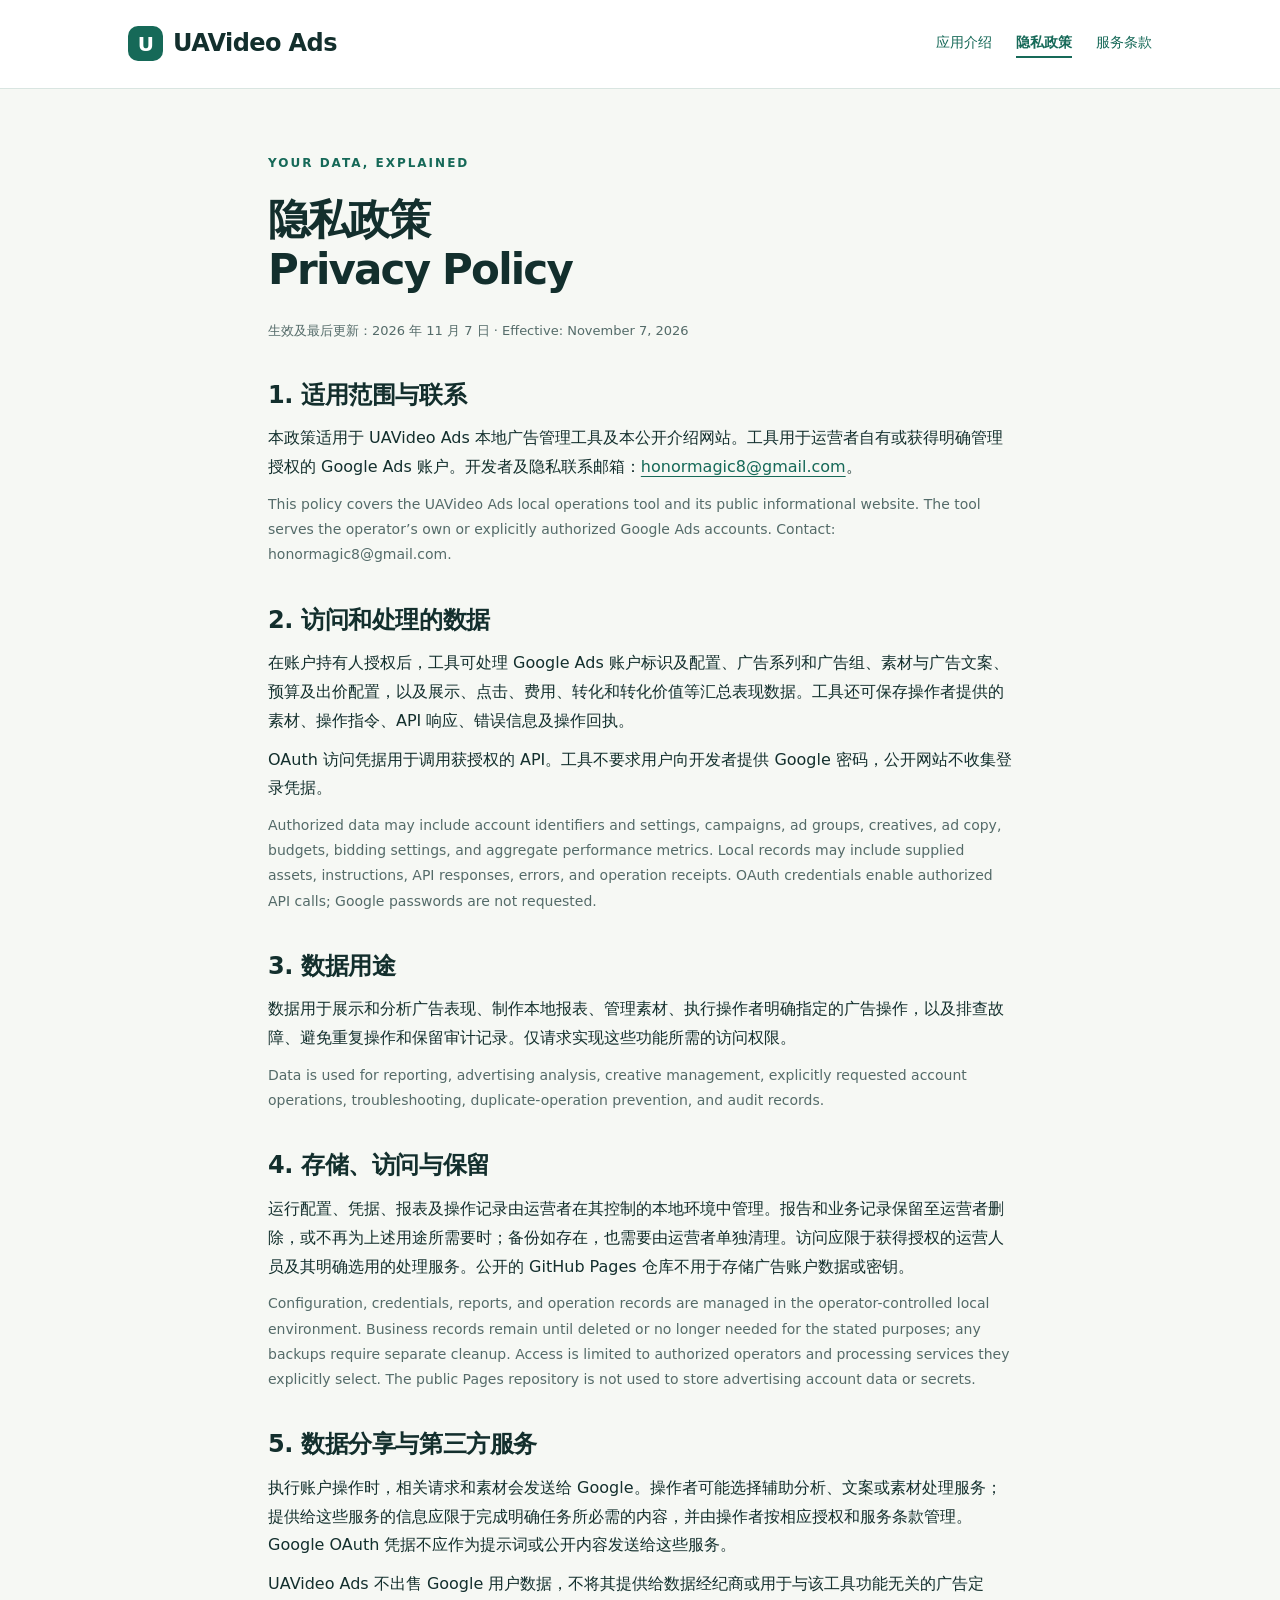
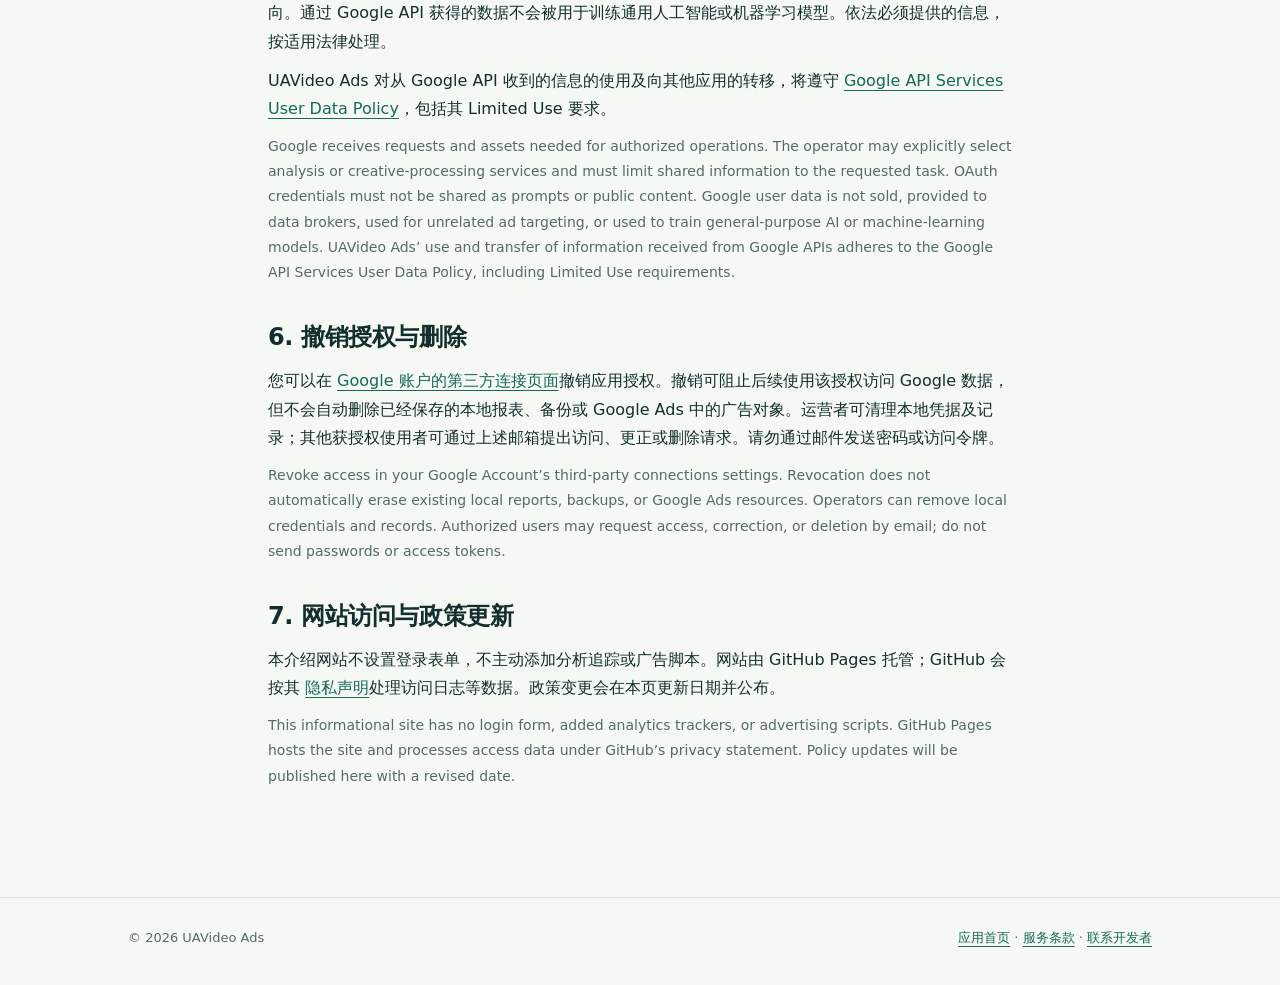
==== privacy.html @ cae2647d "Publish UAVideo Ads information and policies" ====
<!doctype html>
<html lang="zh-CN"><head><meta charset="utf-8"><meta name="viewport" content="width=device-width,initial-scale=1"><meta name="description" content="UAVideo Ads 隐私政策：Google Ads 数据访问、用途、本地存储、分享、删除和授权撤销。"><title>隐私政策 / Privacy Policy — UAVideo Ads</title><link rel="stylesheet" href="style.css"></head>
<body><header><div class="wrap"><a class="brand" href="./"><span aria-hidden="true">U</span>UAVideo Ads</a><nav aria-label="主导航"><a href="./">应用介绍</a><a href="privacy.html" aria-current="page">隐私政策</a><a href="terms.html">服务条款</a></nav></div></header>
<main><article class="wrap document"><div class="eyebrow">Your data, explained</div><h1>隐私政策<br><span lang="en">Privacy Policy</span></h1><p class="meta">生效及最后更新：2026 年 11 月 7 日 · Effective: November 7, 2026</p>
<section><h2>1. 适用范围与联系</h2><p>本政策适用于 UAVideo Ads 本地广告管理工具及本公开介绍网站。工具用于运营者自有或获得明确管理授权的 Google Ads 账户。开发者及隐私联系邮箱：<a href="mailto:honormagic8@gmail.com">honormagic8@gmail.com</a>。</p><p class="en" lang="en">This policy covers the UAVideo Ads local operations tool and its public informational website. The tool serves the operator’s own or explicitly authorized Google Ads accounts. Contact: honormagic8@gmail.com.</p></section>
<section><h2>2. 访问和处理的数据</h2><p>在账户持有人授权后，工具可处理 Google Ads 账户标识及配置、广告系列和广告组、素材与广告文案、预算及出价配置，以及展示、点击、费用、转化和转化价值等汇总表现数据。工具还可保存操作者提供的素材、操作指令、API 响应、错误信息及操作回执。</p><p>OAuth 访问凭据用于调用获授权的 API。工具不要求用户向开发者提供 Google 密码，公开网站不收集登录凭据。</p><p class="en" lang="en">Authorized data may include account identifiers and settings, campaigns, ad groups, creatives, ad copy, budgets, bidding settings, and aggregate performance metrics. Local records may include supplied assets, instructions, API responses, errors, and operation receipts. OAuth credentials enable authorized API calls; Google passwords are not requested.</p></section>
<section><h2>3. 数据用途</h2><p>数据用于展示和分析广告表现、制作本地报表、管理素材、执行操作者明确指定的广告操作，以及排查故障、避免重复操作和保留审计记录。仅请求实现这些功能所需的访问权限。</p><p class="en" lang="en">Data is used for reporting, advertising analysis, creative management, explicitly requested account operations, troubleshooting, duplicate-operation prevention, and audit records.</p></section>
<section><h2>4. 存储、访问与保留</h2><p>运行配置、凭据、报表及操作记录由运营者在其控制的本地环境中管理。报告和业务记录保留至运营者删除，或不再为上述用途所需要时；备份如存在，也需要由运营者单独清理。访问应限于获得授权的运营人员及其明确选用的处理服务。公开的 GitHub Pages 仓库不用于存储广告账户数据或密钥。</p><p class="en" lang="en">Configuration, credentials, reports, and operation records are managed in the operator-controlled local environment. Business records remain until deleted or no longer needed for the stated purposes; any backups require separate cleanup. Access is limited to authorized operators and processing services they explicitly select. The public Pages repository is not used to store advertising account data or secrets.</p></section>
<section><h2>5. 数据分享与第三方服务</h2><p>执行账户操作时，相关请求和素材会发送给 Google。操作者可能选择辅助分析、文案或素材处理服务；提供给这些服务的信息应限于完成明确任务所必需的内容，并由操作者按相应授权和服务条款管理。Google OAuth 凭据不应作为提示词或公开内容发送给这些服务。</p><p>UAVideo Ads 不出售 Google 用户数据，不将其提供给数据经纪商或用于与该工具功能无关的广告定向。通过 Google API 获得的数据不会被用于训练通用人工智能或机器学习模型。依法必须提供的信息，按适用法律处理。</p><p>UAVideo Ads 对从 Google API 收到的信息的使用及向其他应用的转移，将遵守 <a href="https://developers.google.com/terms/api-services-user-data-policy">Google API Services User Data Policy</a>，包括其 Limited Use 要求。</p><p class="en" lang="en">Google receives requests and assets needed for authorized operations. The operator may explicitly select analysis or creative-processing services and must limit shared information to the requested task. OAuth credentials must not be shared as prompts or public content. Google user data is not sold, provided to data brokers, used for unrelated ad targeting, or used to train general-purpose AI or machine-learning models. UAVideo Ads’ use and transfer of information received from Google APIs adheres to the Google API Services User Data Policy, including Limited Use requirements.</p></section>
<section><h2>6. 撤销授权与删除</h2><p>您可以在 <a href="https://myaccount.google.com/connections">Google 账户的第三方连接页面</a>撤销应用授权。撤销可阻止后续使用该授权访问 Google 数据，但不会自动删除已经保存的本地报表、备份或 Google Ads 中的广告对象。运营者可清理本地凭据及记录；其他获授权使用者可通过上述邮箱提出访问、更正或删除请求。请勿通过邮件发送密码或访问令牌。</p><p class="en" lang="en">Revoke access in your Google Account’s third-party connections settings. Revocation does not automatically erase existing local reports, backups, or Google Ads resources. Operators can remove local credentials and records. Authorized users may request access, correction, or deletion by email; do not send passwords or access tokens.</p></section>
<section><h2>7. 网站访问与政策更新</h2><p>本介绍网站不设置登录表单，不主动添加分析追踪或广告脚本。网站由 GitHub Pages 托管；GitHub 会按其 <a href="https://docs.github.com/en/site-policy/privacy-policies/github-general-privacy-statement">隐私声明</a>处理访问日志等数据。政策变更会在本页更新日期并公布。</p><p class="en" lang="en">This informational site has no login form, added analytics trackers, or advertising scripts. GitHub Pages hosts the site and processes access data under GitHub’s privacy statement. Policy updates will be published here with a revised date.</p></section>
</article></main><footer><div class="wrap"><span>© 2026 UAVideo Ads</span><span><a href="./">应用首页</a> · <a href="terms.html">服务条款</a> · <a href="mailto:honormagic8@gmail.com">联系开发者</a></span></div></footer></body></html>
---- style.css ----
:root{color-scheme:light;--ink:#132f2d;--muted:#546b69;--green:#166958;--line:#d9e5e1;--paper:#f6f8f4}*{box-sizing:border-box}body{margin:0;background:var(--paper);color:var(--ink);font:16px/1.8 system-ui,-apple-system,BlinkMacSystemFont,"Segoe UI","Microsoft YaHei",sans-serif}a{color:var(--green);text-underline-offset:4px}a:hover{text-decoration-thickness:2px}a:focus-visible{outline:3px solid #e8a33c;outline-offset:5px}.wrap{max-width:1080px;margin:auto;padding:0 28px}header{border-bottom:1px solid var(--line);background:#fff}header .wrap{display:flex;align-items:center;justify-content:space-between;gap:24px;min-height:88px}.brand{font-weight:760;letter-spacing:-.6px;text-decoration:none;font-size:24px;color:var(--ink)}.brand span{display:inline-grid;place-items:center;background:var(--green);color:white;width:35px;height:35px;border-radius:10px;font-size:20px;margin-right:10px}nav{display:flex;gap:24px;flex-wrap:wrap}nav a{font-size:14px;text-decoration:none}nav a[aria-current=page]{font-weight:750;border-bottom:2px solid var(--green)}main{padding:64px 0 76px}.eyebrow{letter-spacing:2px;font-size:12px;font-weight:750;color:var(--green);text-transform:uppercase}.hero{padding:20px 0 40px;max-width:800px}h1{font-size:clamp(34px,5vw,56px);letter-spacing:-1.8px;line-height:1.2;margin:20px 0 24px}h2{font-size:24px;line-height:1.4;margin:36px 0 12px;letter-spacing:-.4px}h3{font-size:18px;margin:0 0 10px}.lead{font-size:19px;color:var(--muted);max-width:740px}.en{color:var(--muted);font-size:14px}.actions{display:flex;gap:12px;flex-wrap:wrap;margin-top:28px}.button{display:inline-block;padding:11px 19px;border-radius:8px;border:1px solid var(--green);text-decoration:none;font-weight:650}.button.primary{background:var(--green);color:white}.grid{display:grid;grid-template-columns:repeat(3,1fr);gap:18px;margin:20px 0 40px}.card{background:white;border:1px solid var(--line);border-radius:14px;padding:26px}.card .number{color:var(--green);font-size:12px;font-weight:750;display:block;margin-bottom:26px}.card p{margin:0;color:var(--muted)}.note{padding:24px 28px;border-left:3px solid var(--green);background:#e9f1eb;border-radius:0 10px 10px 0}.document{max-width:800px}.document h1{font-size:42px}.document section{margin:32px 0}.document p{margin:10px 0}.document ul{padding-left:24px}footer{border-top:1px solid var(--line);padding:28px 0 36px;font-size:13px;color:var(--muted)}footer .wrap{display:flex;justify-content:space-between;gap:16px;flex-wrap:wrap}.meta{font-size:13px;color:var(--muted)}@media(max-width:680px){.wrap{padding:0 20px}header .wrap{align-items:flex-start;flex-direction:column;gap:12px;padding-top:18px;padding-bottom:18px}nav{gap:18px}main{padding:30px 0 48px}.hero{padding-top:8px}.grid{grid-template-columns:1fr}.card .number{margin-bottom:12px}.document h1{font-size:34px}.lead{font-size:17px}}
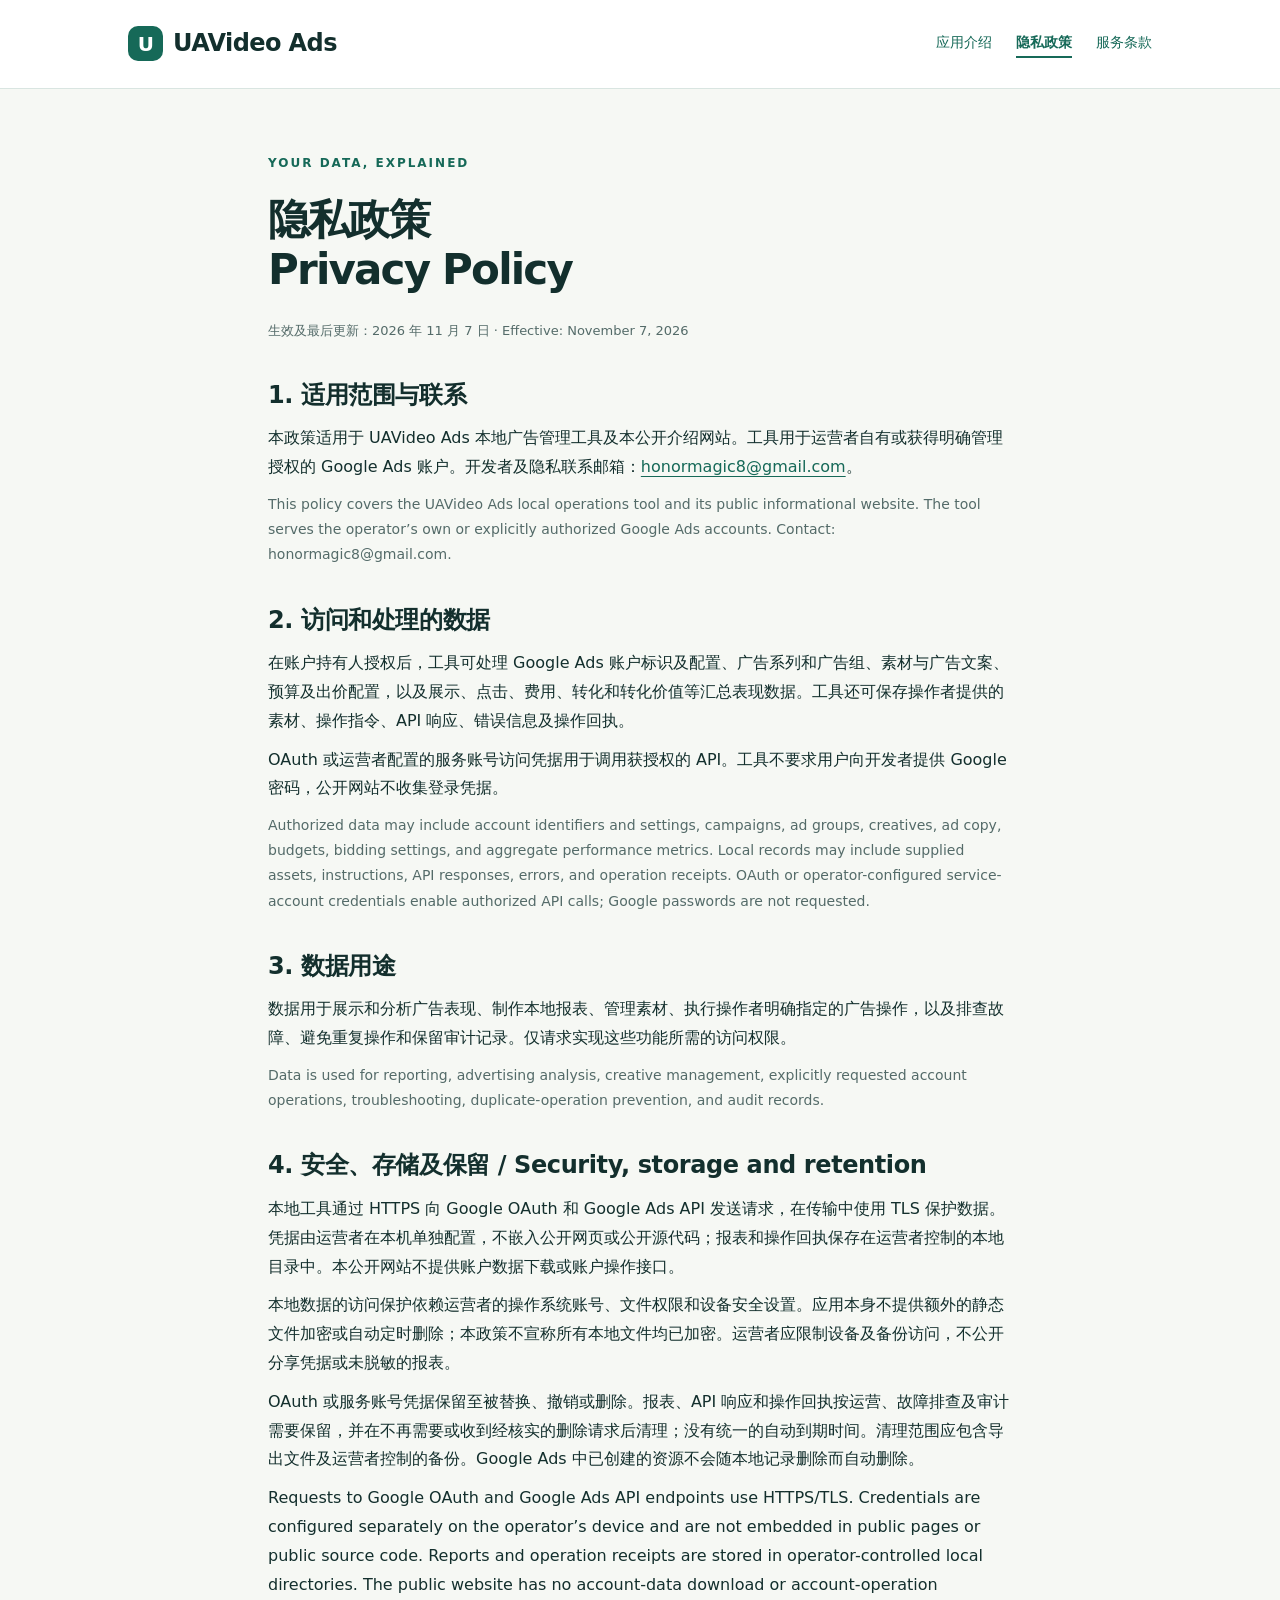
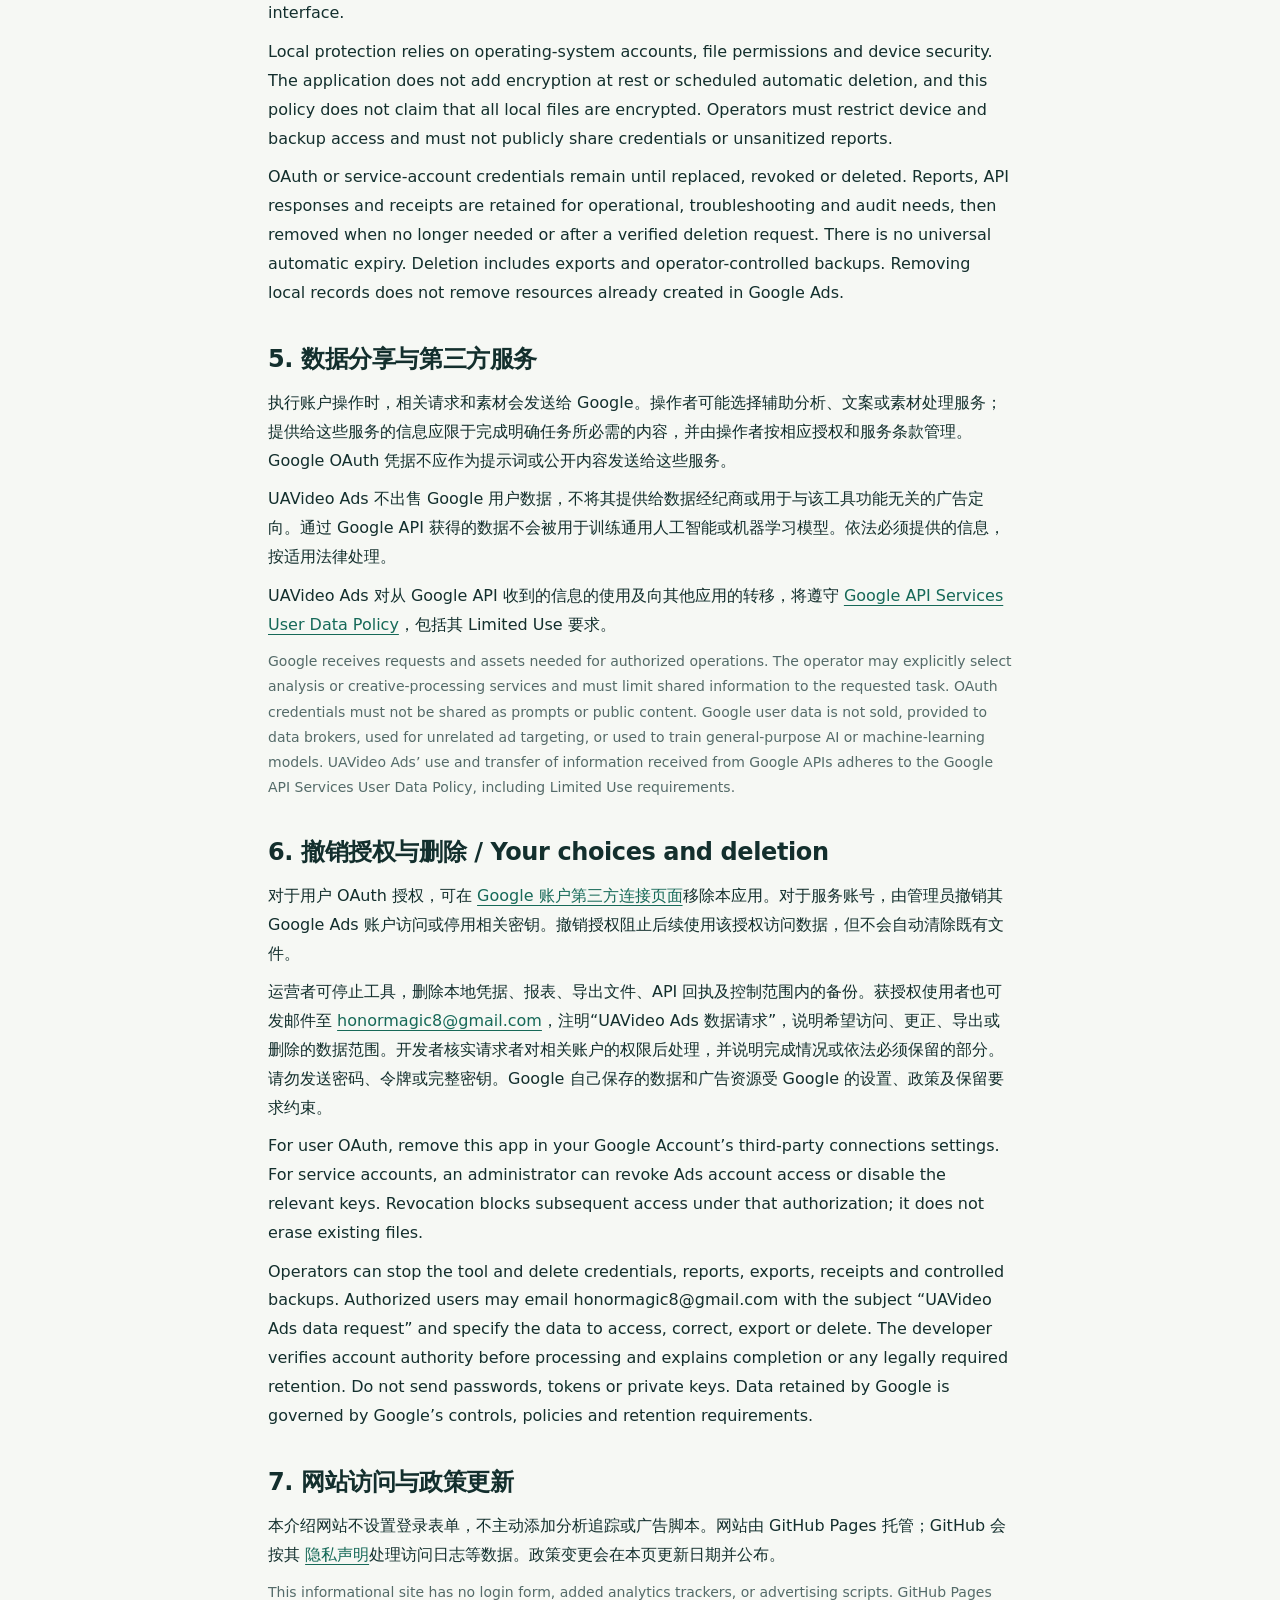
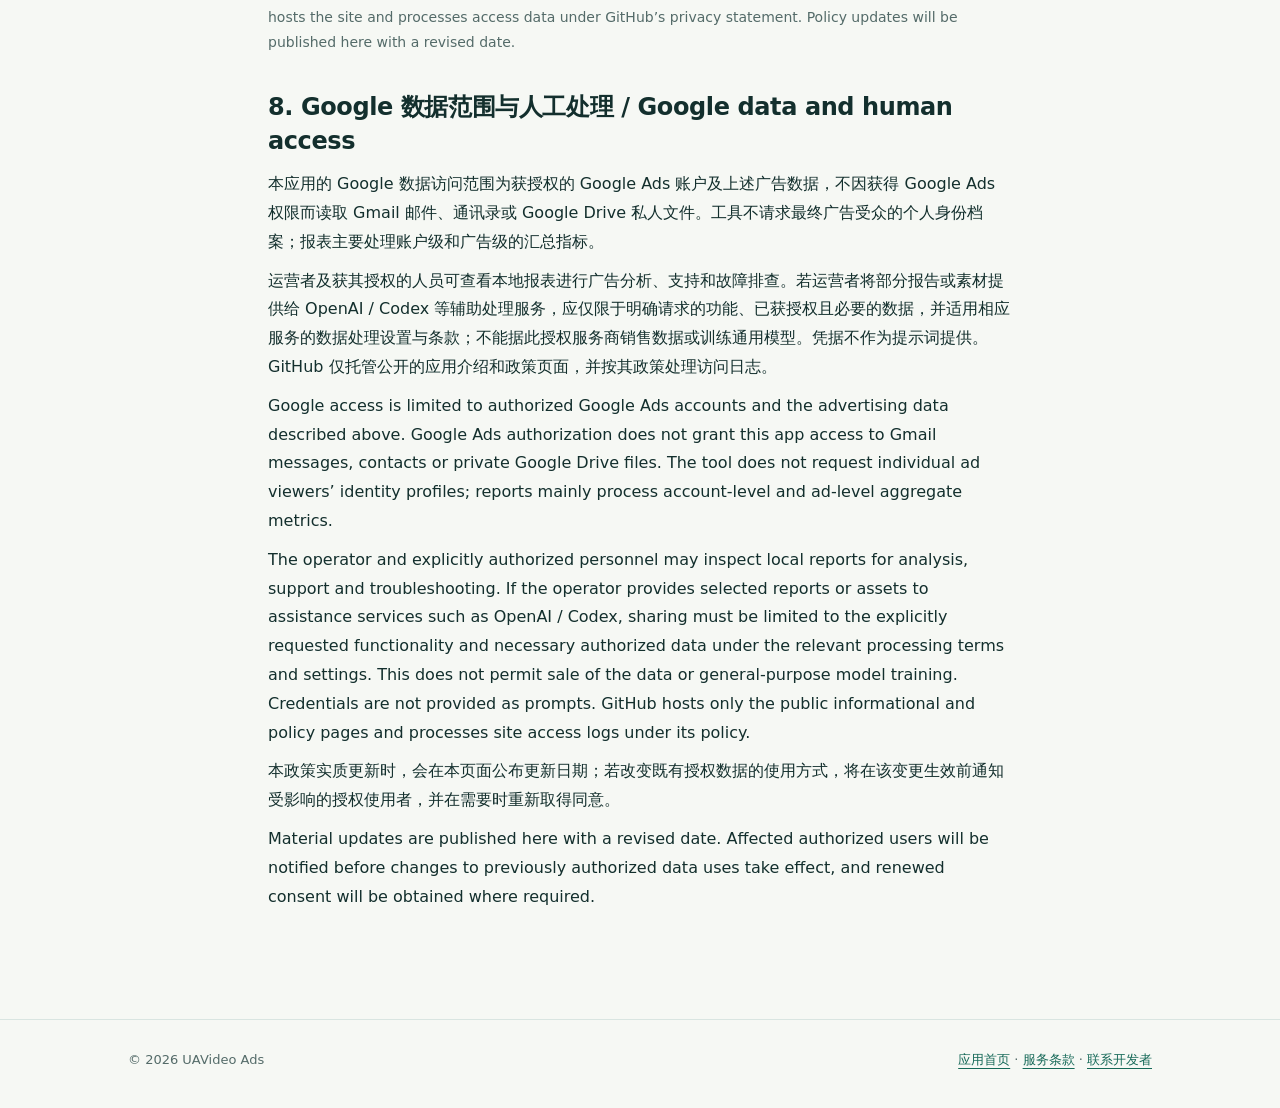
==== commit 29e7b238: "Clarify app purpose and privacy controls; add Google verification file" ====
--- a/privacy.html
+++ b/privacy.html
@@ -3,10 +3,11 @@
 <body><header><div class="wrap"><a class="brand" href="./"><span aria-hidden="true">U</span>UAVideo Ads</a><nav aria-label="主导航"><a href="./">应用介绍</a><a href="privacy.html" aria-current="page">隐私政策</a><a href="terms.html">服务条款</a></nav></div></header>
 <main><article class="wrap document"><div class="eyebrow">Your data, explained</div><h1>隐私政策<br><span lang="en">Privacy Policy</span></h1><p class="meta">生效及最后更新：2026 年 11 月 7 日 · Effective: November 7, 2026</p>
 <section><h2>1. 适用范围与联系</h2><p>本政策适用于 UAVideo Ads 本地广告管理工具及本公开介绍网站。工具用于运营者自有或获得明确管理授权的 Google Ads 账户。开发者及隐私联系邮箱：<a href="mailto:honormagic8@gmail.com">honormagic8@gmail.com</a>。</p><p class="en" lang="en">This policy covers the UAVideo Ads local operations tool and its public informational website. The tool serves the operator’s own or explicitly authorized Google Ads accounts. Contact: honormagic8@gmail.com.</p></section>
-<section><h2>2. 访问和处理的数据</h2><p>在账户持有人授权后，工具可处理 Google Ads 账户标识及配置、广告系列和广告组、素材与广告文案、预算及出价配置，以及展示、点击、费用、转化和转化价值等汇总表现数据。工具还可保存操作者提供的素材、操作指令、API 响应、错误信息及操作回执。</p><p>OAuth 访问凭据用于调用获授权的 API。工具不要求用户向开发者提供 Google 密码，公开网站不收集登录凭据。</p><p class="en" lang="en">Authorized data may include account identifiers and settings, campaigns, ad groups, creatives, ad copy, budgets, bidding settings, and aggregate performance metrics. Local records may include supplied assets, instructions, API responses, errors, and operation receipts. OAuth credentials enable authorized API calls; Google passwords are not requested.</p></section>
+<section><h2>2. 访问和处理的数据</h2><p>在账户持有人授权后，工具可处理 Google Ads 账户标识及配置、广告系列和广告组、素材与广告文案、预算及出价配置，以及展示、点击、费用、转化和转化价值等汇总表现数据。工具还可保存操作者提供的素材、操作指令、API 响应、错误信息及操作回执。</p><p>OAuth 或运营者配置的服务账号访问凭据用于调用获授权的 API。工具不要求用户向开发者提供 Google 密码，公开网站不收集登录凭据。</p><p class="en" lang="en">Authorized data may include account identifiers and settings, campaigns, ad groups, creatives, ad copy, budgets, bidding settings, and aggregate performance metrics. Local records may include supplied assets, instructions, API responses, errors, and operation receipts. OAuth or operator-configured service-account credentials enable authorized API calls; Google passwords are not requested.</p></section>
 <section><h2>3. 数据用途</h2><p>数据用于展示和分析广告表现、制作本地报表、管理素材、执行操作者明确指定的广告操作，以及排查故障、避免重复操作和保留审计记录。仅请求实现这些功能所需的访问权限。</p><p class="en" lang="en">Data is used for reporting, advertising analysis, creative management, explicitly requested account operations, troubleshooting, duplicate-operation prevention, and audit records.</p></section>
-<section><h2>4. 存储、访问与保留</h2><p>运行配置、凭据、报表及操作记录由运营者在其控制的本地环境中管理。报告和业务记录保留至运营者删除，或不再为上述用途所需要时；备份如存在，也需要由运营者单独清理。访问应限于获得授权的运营人员及其明确选用的处理服务。公开的 GitHub Pages 仓库不用于存储广告账户数据或密钥。</p><p class="en" lang="en">Configuration, credentials, reports, and operation records are managed in the operator-controlled local environment. Business records remain until deleted or no longer needed for the stated purposes; any backups require separate cleanup. Access is limited to authorized operators and processing services they explicitly select. The public Pages repository is not used to store advertising account data or secrets.</p></section>
+<section><h2>4. 安全、存储及保留 / Security, storage and retention</h2><p>本地工具通过 HTTPS 向 Google OAuth 和 Google Ads API 发送请求，在传输中使用 TLS 保护数据。凭据由运营者在本机单独配置，不嵌入公开网页或公开源代码；报表和操作回执保存在运营者控制的本地目录中。本公开网站不提供账户数据下载或账户操作接口。</p><p>本地数据的访问保护依赖运营者的操作系统账号、文件权限和设备安全设置。应用本身不提供额外的静态文件加密或自动定时删除；本政策不宣称所有本地文件均已加密。运营者应限制设备及备份访问，不公开分享凭据或未脱敏的报表。</p><p>OAuth 或服务账号凭据保留至被替换、撤销或删除。报表、API 响应和操作回执按运营、故障排查及审计需要保留，并在不再需要或收到经核实的删除请求后清理；没有统一的自动到期时间。清理范围应包含导出文件及运营者控制的备份。Google Ads 中已创建的资源不会随本地记录删除而自动删除。</p><p lang="en">Requests to Google OAuth and Google Ads API endpoints use HTTPS/TLS. Credentials are configured separately on the operator’s device and are not embedded in public pages or public source code. Reports and operation receipts are stored in operator-controlled local directories. The public website has no account-data download or account-operation interface.</p><p lang="en">Local protection relies on operating-system accounts, file permissions and device security. The application does not add encryption at rest or scheduled automatic deletion, and this policy does not claim that all local files are encrypted. Operators must restrict device and backup access and must not publicly share credentials or unsanitized reports.</p><p lang="en">OAuth or service-account credentials remain until replaced, revoked or deleted. Reports, API responses and receipts are retained for operational, troubleshooting and audit needs, then removed when no longer needed or after a verified deletion request. There is no universal automatic expiry. Deletion includes exports and operator-controlled backups. Removing local records does not remove resources already created in Google Ads.</p></section>
 <section><h2>5. 数据分享与第三方服务</h2><p>执行账户操作时，相关请求和素材会发送给 Google。操作者可能选择辅助分析、文案或素材处理服务；提供给这些服务的信息应限于完成明确任务所必需的内容，并由操作者按相应授权和服务条款管理。Google OAuth 凭据不应作为提示词或公开内容发送给这些服务。</p><p>UAVideo Ads 不出售 Google 用户数据，不将其提供给数据经纪商或用于与该工具功能无关的广告定向。通过 Google API 获得的数据不会被用于训练通用人工智能或机器学习模型。依法必须提供的信息，按适用法律处理。</p><p>UAVideo Ads 对从 Google API 收到的信息的使用及向其他应用的转移，将遵守 <a href="https://developers.google.com/terms/api-services-user-data-policy">Google API Services User Data Policy</a>，包括其 Limited Use 要求。</p><p class="en" lang="en">Google receives requests and assets needed for authorized operations. The operator may explicitly select analysis or creative-processing services and must limit shared information to the requested task. OAuth credentials must not be shared as prompts or public content. Google user data is not sold, provided to data brokers, used for unrelated ad targeting, or used to train general-purpose AI or machine-learning models. UAVideo Ads’ use and transfer of information received from Google APIs adheres to the Google API Services User Data Policy, including Limited Use requirements.</p></section>
-<section><h2>6. 撤销授权与删除</h2><p>您可以在 <a href="https://myaccount.google.com/connections">Google 账户的第三方连接页面</a>撤销应用授权。撤销可阻止后续使用该授权访问 Google 数据，但不会自动删除已经保存的本地报表、备份或 Google Ads 中的广告对象。运营者可清理本地凭据及记录；其他获授权使用者可通过上述邮箱提出访问、更正或删除请求。请勿通过邮件发送密码或访问令牌。</p><p class="en" lang="en">Revoke access in your Google Account’s third-party connections settings. Revocation does not automatically erase existing local reports, backups, or Google Ads resources. Operators can remove local credentials and records. Authorized users may request access, correction, or deletion by email; do not send passwords or access tokens.</p></section>
+<section><h2>6. 撤销授权与删除 / Your choices and deletion</h2><p>对于用户 OAuth 授权，可在 <a href="https://myaccount.google.com/connections">Google 账户第三方连接页面</a>移除本应用。对于服务账号，由管理员撤销其 Google Ads 账户访问或停用相关密钥。撤销授权阻止后续使用该授权访问数据，但不会自动清除既有文件。</p><p>运营者可停止工具，删除本地凭据、报表、导出文件、API 回执及控制范围内的备份。获授权使用者也可发邮件至 <a href="mailto:honormagic8@gmail.com?subject=UAVideo%20Ads%20data%20request">honormagic8@gmail.com</a>，注明“UAVideo Ads 数据请求”，说明希望访问、更正、导出或删除的数据范围。开发者核实请求者对相关账户的权限后处理，并说明完成情况或依法必须保留的部分。请勿发送密码、令牌或完整密钥。Google 自己保存的数据和广告资源受 Google 的设置、政策及保留要求约束。</p><p lang="en">For user OAuth, remove this app in your Google Account’s third-party connections settings. For service accounts, an administrator can revoke Ads account access or disable the relevant keys. Revocation blocks subsequent access under that authorization; it does not erase existing files.</p><p lang="en">Operators can stop the tool and delete credentials, reports, exports, receipts and controlled backups. Authorized users may email honormagic8@gmail.com with the subject “UAVideo Ads data request” and specify the data to access, correct, export or delete. The developer verifies account authority before processing and explains completion or any legally required retention. Do not send passwords, tokens or private keys. Data retained by Google is governed by Google’s controls, policies and retention requirements.</p></section>
 <section><h2>7. 网站访问与政策更新</h2><p>本介绍网站不设置登录表单，不主动添加分析追踪或广告脚本。网站由 GitHub Pages 托管；GitHub 会按其 <a href="https://docs.github.com/en/site-policy/privacy-policies/github-general-privacy-statement">隐私声明</a>处理访问日志等数据。政策变更会在本页更新日期并公布。</p><p class="en" lang="en">This informational site has no login form, added analytics trackers, or advertising scripts. GitHub Pages hosts the site and processes access data under GitHub’s privacy statement. Policy updates will be published here with a revised date.</p></section>
+<section id="google-data-details"><h2>8. Google 数据范围与人工处理 / Google data and human access</h2><p>本应用的 Google 数据访问范围为获授权的 Google Ads 账户及上述广告数据，不因获得 Google Ads 权限而读取 Gmail 邮件、通讯录或 Google Drive 私人文件。工具不请求最终广告受众的个人身份档案；报表主要处理账户级和广告级的汇总指标。</p><p>运营者及获其授权的人员可查看本地报表进行广告分析、支持和故障排查。若运营者将部分报告或素材提供给 OpenAI / Codex 等辅助处理服务，应仅限于明确请求的功能、已获授权且必要的数据，并适用相应服务的数据处理设置与条款；不能据此授权服务商销售数据或训练通用模型。凭据不作为提示词提供。GitHub 仅托管公开的应用介绍和政策页面，并按其政策处理访问日志。</p><p lang="en">Google access is limited to authorized Google Ads accounts and the advertising data described above. Google Ads authorization does not grant this app access to Gmail messages, contacts or private Google Drive files. The tool does not request individual ad viewers’ identity profiles; reports mainly process account-level and ad-level aggregate metrics.</p><p lang="en">The operator and explicitly authorized personnel may inspect local reports for analysis, support and troubleshooting. If the operator provides selected reports or assets to assistance services such as OpenAI / Codex, sharing must be limited to the explicitly requested functionality and necessary authorized data under the relevant processing terms and settings. This does not permit sale of the data or general-purpose model training. Credentials are not provided as prompts. GitHub hosts only the public informational and policy pages and processes site access logs under its policy.</p><p>本政策实质更新时，会在本页面公布更新日期；若改变既有授权数据的使用方式，将在该变更生效前通知受影响的授权使用者，并在需要时重新取得同意。</p><p lang="en">Material updates are published here with a revised date. Affected authorized users will be notified before changes to previously authorized data uses take effect, and renewed consent will be obtained where required.</p></section>
 </article></main><footer><div class="wrap"><span>© 2026 UAVideo Ads</span><span><a href="./">应用首页</a> · <a href="terms.html">服务条款</a> · <a href="mailto:honormagic8@gmail.com">联系开发者</a></span></div></footer></body></html>
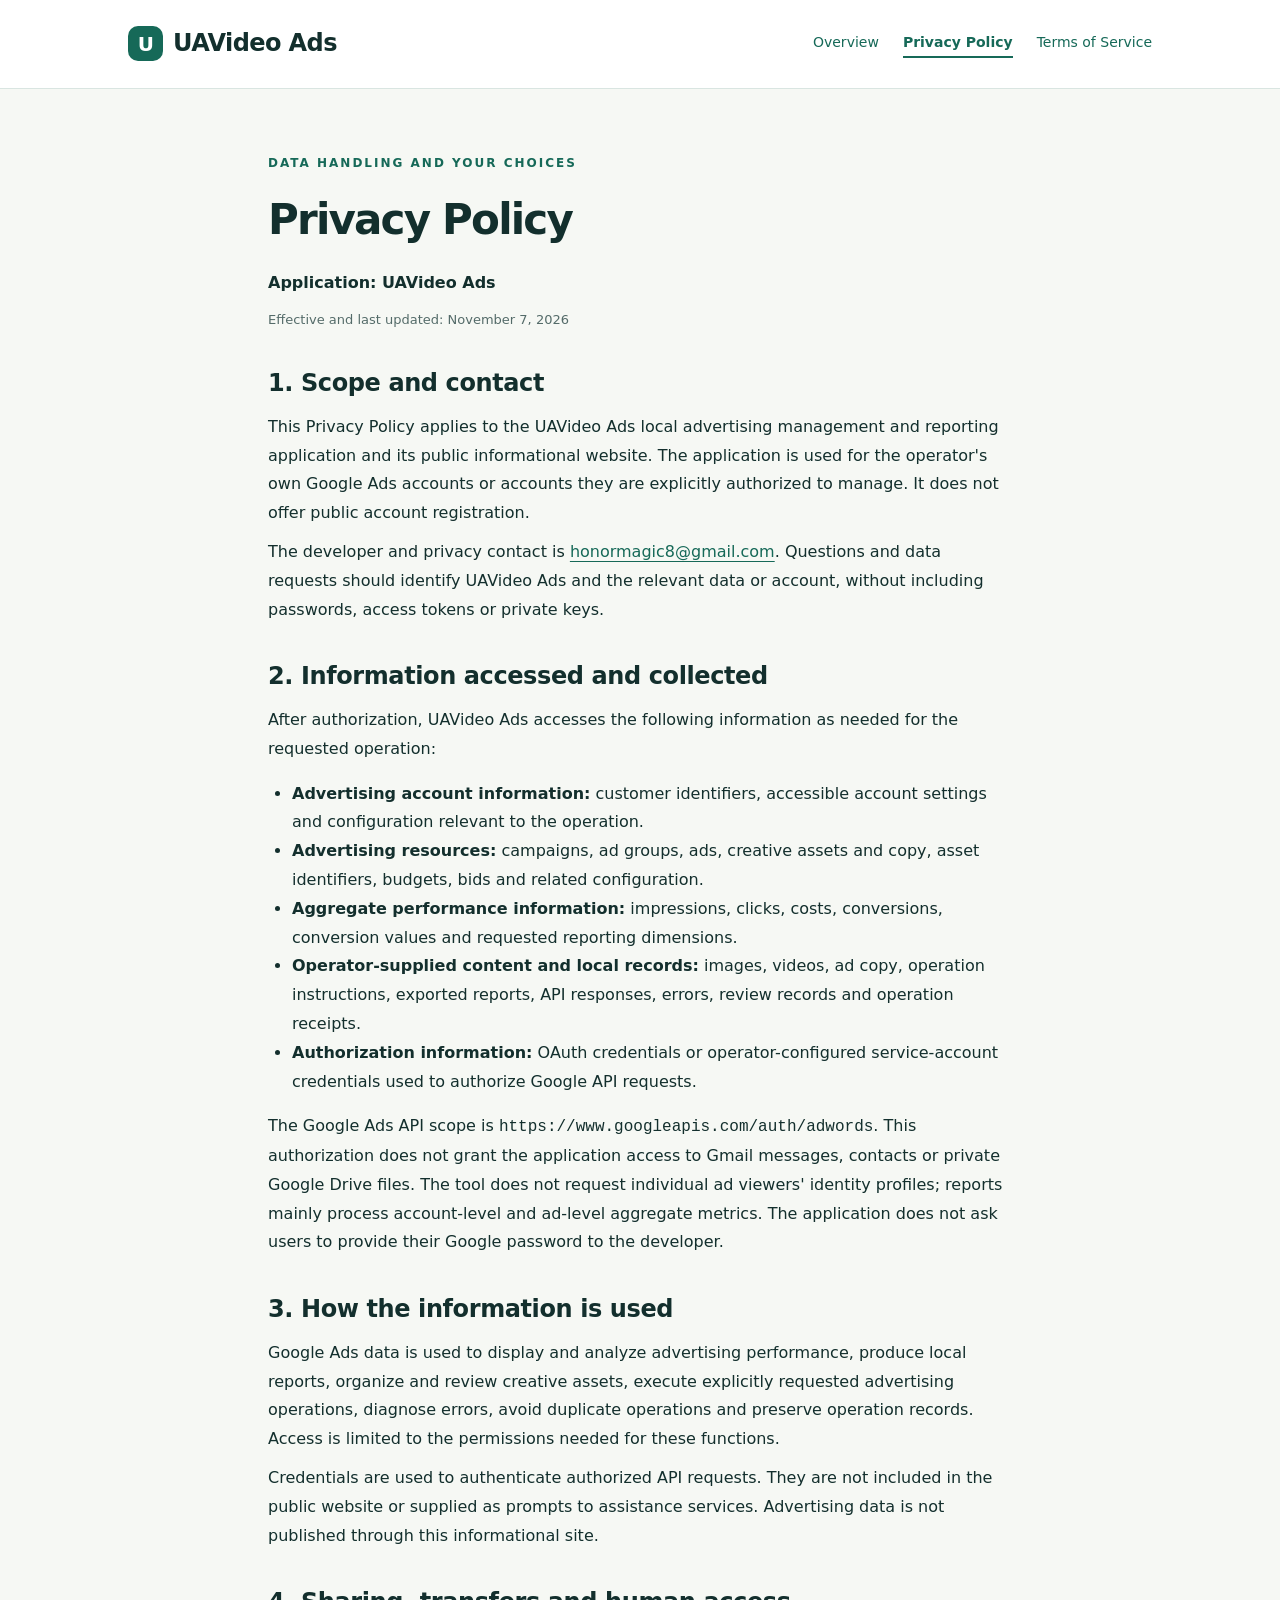
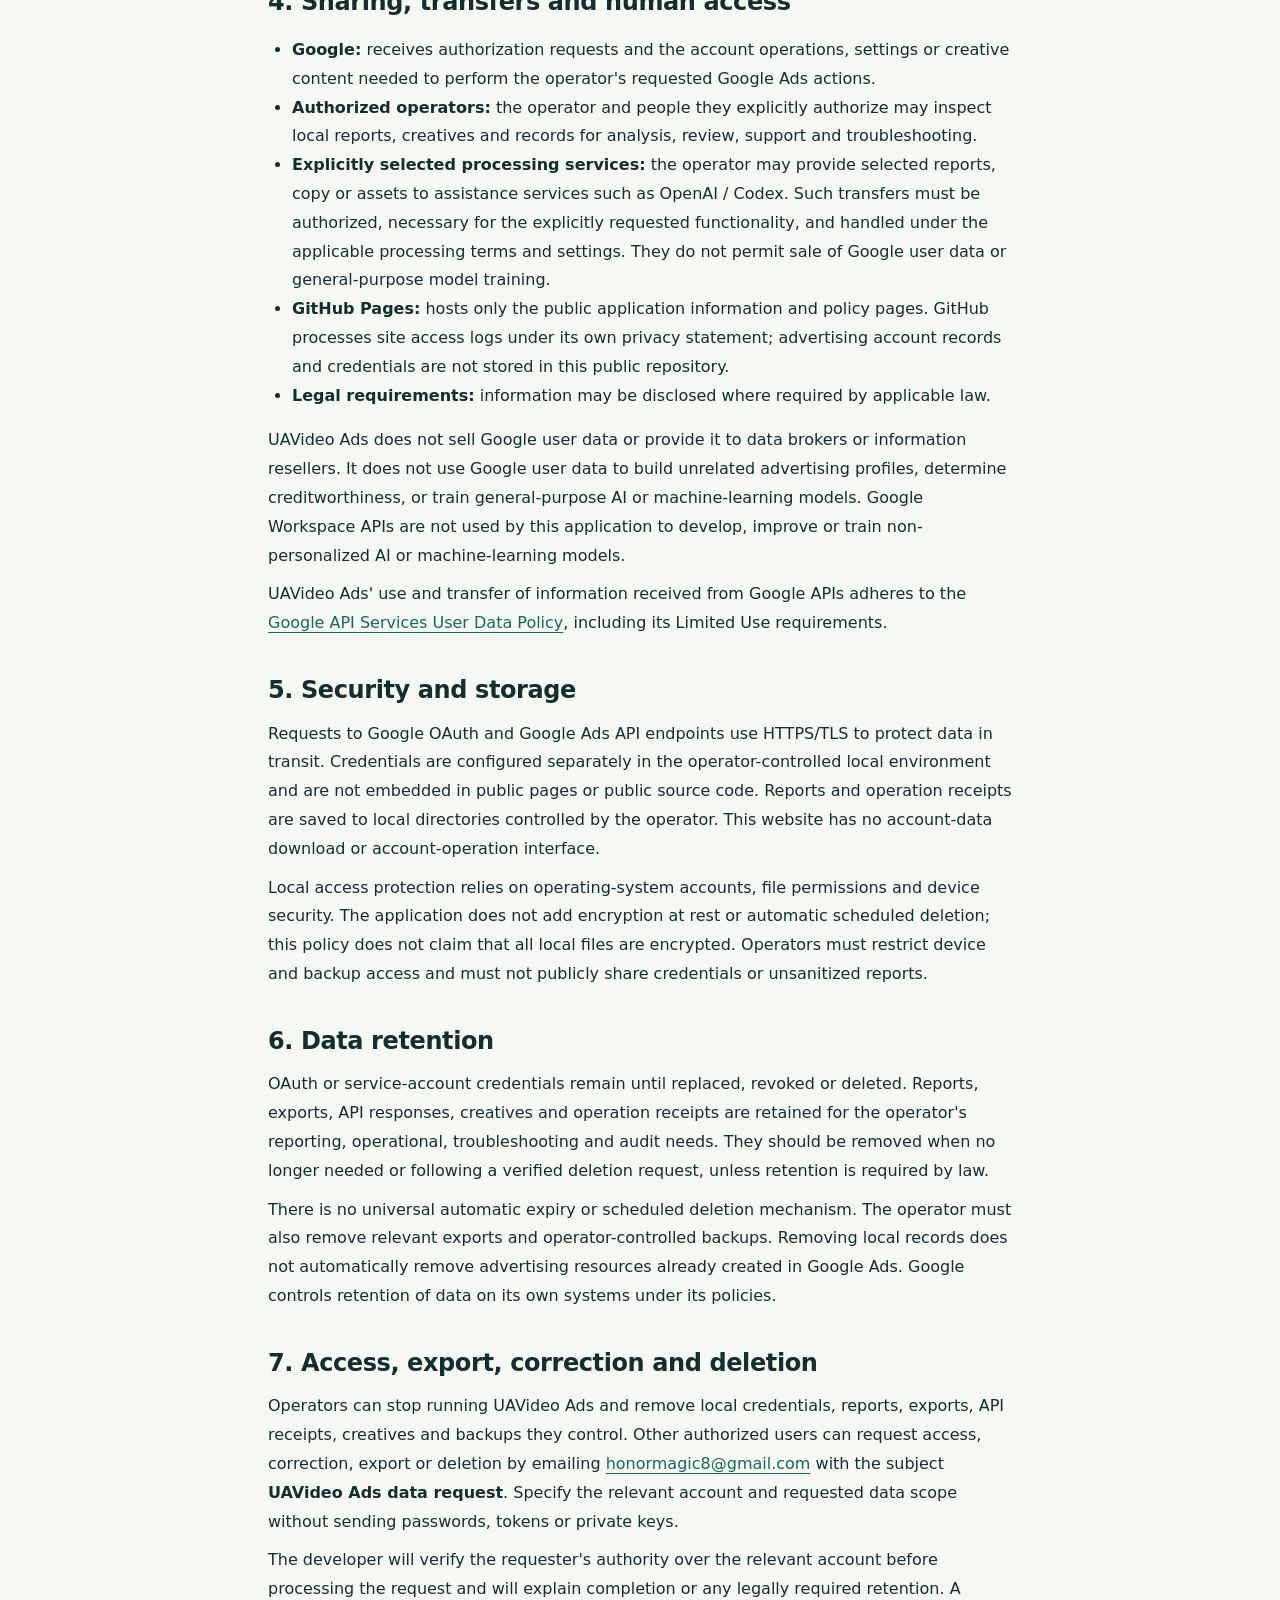
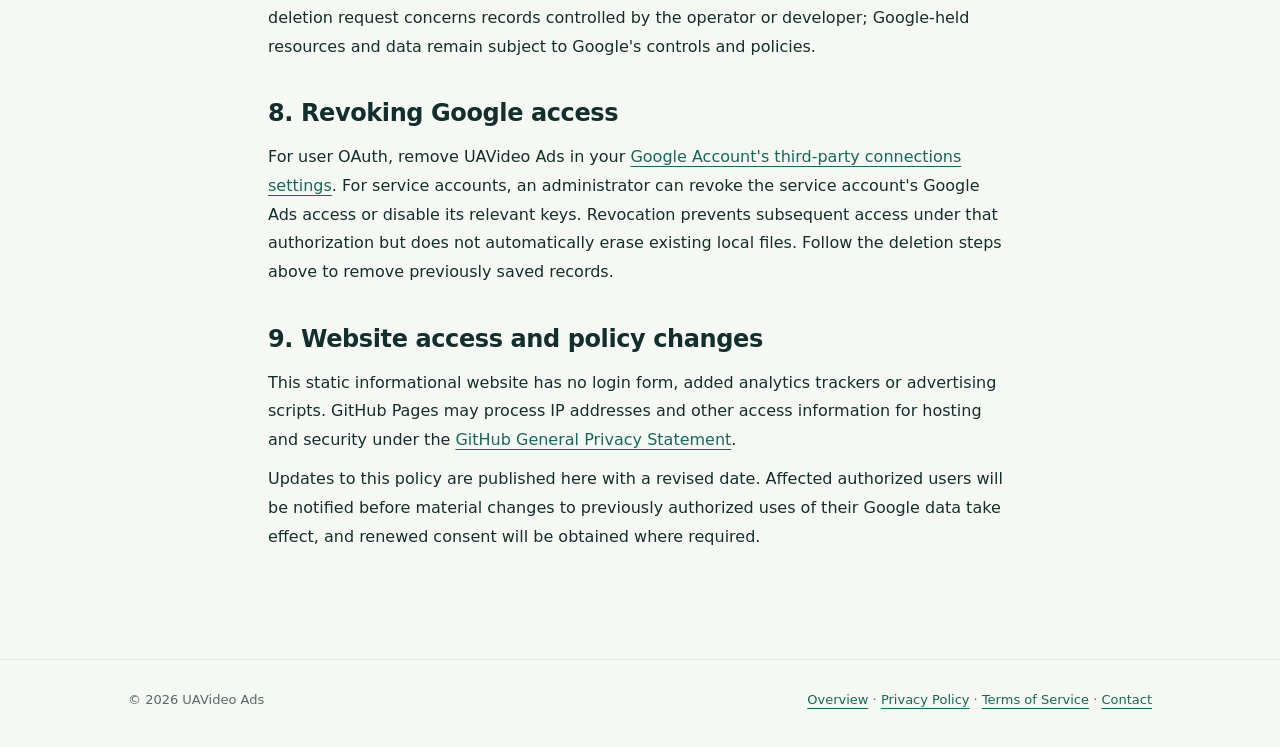
==== commit dc85a9ea: "Publish English-only application overview, privacy policy and terms" ====
--- a/privacy.html
+++ b/privacy.html
@@ -1,13 +1,30 @@
 <!doctype html>
-<html lang="zh-CN"><head><meta charset="utf-8"><meta name="viewport" content="width=device-width,initial-scale=1"><meta name="description" content="UAVideo Ads 隐私政策：Google Ads 数据访问、用途、本地存储、分享、删除和授权撤销。"><title>隐私政策 / Privacy Policy — UAVideo Ads</title><link rel="stylesheet" href="style.css"></head>
-<body><header><div class="wrap"><a class="brand" href="./"><span aria-hidden="true">U</span>UAVideo Ads</a><nav aria-label="主导航"><a href="./">应用介绍</a><a href="privacy.html" aria-current="page">隐私政策</a><a href="terms.html">服务条款</a></nav></div></header>
-<main><article class="wrap document"><div class="eyebrow">Your data, explained</div><h1>隐私政策<br><span lang="en">Privacy Policy</span></h1><p class="meta">生效及最后更新：2026 年 11 月 7 日 · Effective: November 7, 2026</p>
-<section><h2>1. 适用范围与联系</h2><p>本政策适用于 UAVideo Ads 本地广告管理工具及本公开介绍网站。工具用于运营者自有或获得明确管理授权的 Google Ads 账户。开发者及隐私联系邮箱：<a href="mailto:honormagic8@gmail.com">honormagic8@gmail.com</a>。</p><p class="en" lang="en">This policy covers the UAVideo Ads local operations tool and its public informational website. The tool serves the operator’s own or explicitly authorized Google Ads accounts. Contact: honormagic8@gmail.com.</p></section>
-<section><h2>2. 访问和处理的数据</h2><p>在账户持有人授权后，工具可处理 Google Ads 账户标识及配置、广告系列和广告组、素材与广告文案、预算及出价配置，以及展示、点击、费用、转化和转化价值等汇总表现数据。工具还可保存操作者提供的素材、操作指令、API 响应、错误信息及操作回执。</p><p>OAuth 或运营者配置的服务账号访问凭据用于调用获授权的 API。工具不要求用户向开发者提供 Google 密码，公开网站不收集登录凭据。</p><p class="en" lang="en">Authorized data may include account identifiers and settings, campaigns, ad groups, creatives, ad copy, budgets, bidding settings, and aggregate performance metrics. Local records may include supplied assets, instructions, API responses, errors, and operation receipts. OAuth or operator-configured service-account credentials enable authorized API calls; Google passwords are not requested.</p></section>
-<section><h2>3. 数据用途</h2><p>数据用于展示和分析广告表现、制作本地报表、管理素材、执行操作者明确指定的广告操作，以及排查故障、避免重复操作和保留审计记录。仅请求实现这些功能所需的访问权限。</p><p class="en" lang="en">Data is used for reporting, advertising analysis, creative management, explicitly requested account operations, troubleshooting, duplicate-operation prevention, and audit records.</p></section>
-<section><h2>4. 安全、存储及保留 / Security, storage and retention</h2><p>本地工具通过 HTTPS 向 Google OAuth 和 Google Ads API 发送请求，在传输中使用 TLS 保护数据。凭据由运营者在本机单独配置，不嵌入公开网页或公开源代码；报表和操作回执保存在运营者控制的本地目录中。本公开网站不提供账户数据下载或账户操作接口。</p><p>本地数据的访问保护依赖运营者的操作系统账号、文件权限和设备安全设置。应用本身不提供额外的静态文件加密或自动定时删除；本政策不宣称所有本地文件均已加密。运营者应限制设备及备份访问，不公开分享凭据或未脱敏的报表。</p><p>OAuth 或服务账号凭据保留至被替换、撤销或删除。报表、API 响应和操作回执按运营、故障排查及审计需要保留，并在不再需要或收到经核实的删除请求后清理；没有统一的自动到期时间。清理范围应包含导出文件及运营者控制的备份。Google Ads 中已创建的资源不会随本地记录删除而自动删除。</p><p lang="en">Requests to Google OAuth and Google Ads API endpoints use HTTPS/TLS. Credentials are configured separately on the operator’s device and are not embedded in public pages or public source code. Reports and operation receipts are stored in operator-controlled local directories. The public website has no account-data download or account-operation interface.</p><p lang="en">Local protection relies on operating-system accounts, file permissions and device security. The application does not add encryption at rest or scheduled automatic deletion, and this policy does not claim that all local files are encrypted. Operators must restrict device and backup access and must not publicly share credentials or unsanitized reports.</p><p lang="en">OAuth or service-account credentials remain until replaced, revoked or deleted. Reports, API responses and receipts are retained for operational, troubleshooting and audit needs, then removed when no longer needed or after a verified deletion request. There is no universal automatic expiry. Deletion includes exports and operator-controlled backups. Removing local records does not remove resources already created in Google Ads.</p></section>
-<section><h2>5. 数据分享与第三方服务</h2><p>执行账户操作时，相关请求和素材会发送给 Google。操作者可能选择辅助分析、文案或素材处理服务；提供给这些服务的信息应限于完成明确任务所必需的内容，并由操作者按相应授权和服务条款管理。Google OAuth 凭据不应作为提示词或公开内容发送给这些服务。</p><p>UAVideo Ads 不出售 Google 用户数据，不将其提供给数据经纪商或用于与该工具功能无关的广告定向。通过 Google API 获得的数据不会被用于训练通用人工智能或机器学习模型。依法必须提供的信息，按适用法律处理。</p><p>UAVideo Ads 对从 Google API 收到的信息的使用及向其他应用的转移，将遵守 <a href="https://developers.google.com/terms/api-services-user-data-policy">Google API Services User Data Policy</a>，包括其 Limited Use 要求。</p><p class="en" lang="en">Google receives requests and assets needed for authorized operations. The operator may explicitly select analysis or creative-processing services and must limit shared information to the requested task. OAuth credentials must not be shared as prompts or public content. Google user data is not sold, provided to data brokers, used for unrelated ad targeting, or used to train general-purpose AI or machine-learning models. UAVideo Ads’ use and transfer of information received from Google APIs adheres to the Google API Services User Data Policy, including Limited Use requirements.</p></section>
-<section><h2>6. 撤销授权与删除 / Your choices and deletion</h2><p>对于用户 OAuth 授权，可在 <a href="https://myaccount.google.com/connections">Google 账户第三方连接页面</a>移除本应用。对于服务账号，由管理员撤销其 Google Ads 账户访问或停用相关密钥。撤销授权阻止后续使用该授权访问数据，但不会自动清除既有文件。</p><p>运营者可停止工具，删除本地凭据、报表、导出文件、API 回执及控制范围内的备份。获授权使用者也可发邮件至 <a href="mailto:honormagic8@gmail.com?subject=UAVideo%20Ads%20data%20request">honormagic8@gmail.com</a>，注明“UAVideo Ads 数据请求”，说明希望访问、更正、导出或删除的数据范围。开发者核实请求者对相关账户的权限后处理，并说明完成情况或依法必须保留的部分。请勿发送密码、令牌或完整密钥。Google 自己保存的数据和广告资源受 Google 的设置、政策及保留要求约束。</p><p lang="en">For user OAuth, remove this app in your Google Account’s third-party connections settings. For service accounts, an administrator can revoke Ads account access or disable the relevant keys. Revocation blocks subsequent access under that authorization; it does not erase existing files.</p><p lang="en">Operators can stop the tool and delete credentials, reports, exports, receipts and controlled backups. Authorized users may email honormagic8@gmail.com with the subject “UAVideo Ads data request” and specify the data to access, correct, export or delete. The developer verifies account authority before processing and explains completion or any legally required retention. Do not send passwords, tokens or private keys. Data retained by Google is governed by Google’s controls, policies and retention requirements.</p></section>
-<section><h2>7. 网站访问与政策更新</h2><p>本介绍网站不设置登录表单，不主动添加分析追踪或广告脚本。网站由 GitHub Pages 托管；GitHub 会按其 <a href="https://docs.github.com/en/site-policy/privacy-policies/github-general-privacy-statement">隐私声明</a>处理访问日志等数据。政策变更会在本页更新日期并公布。</p><p class="en" lang="en">This informational site has no login form, added analytics trackers, or advertising scripts. GitHub Pages hosts the site and processes access data under GitHub’s privacy statement. Policy updates will be published here with a revised date.</p></section>
-<section id="google-data-details"><h2>8. Google 数据范围与人工处理 / Google data and human access</h2><p>本应用的 Google 数据访问范围为获授权的 Google Ads 账户及上述广告数据，不因获得 Google Ads 权限而读取 Gmail 邮件、通讯录或 Google Drive 私人文件。工具不请求最终广告受众的个人身份档案；报表主要处理账户级和广告级的汇总指标。</p><p>运营者及获其授权的人员可查看本地报表进行广告分析、支持和故障排查。若运营者将部分报告或素材提供给 OpenAI / Codex 等辅助处理服务，应仅限于明确请求的功能、已获授权且必要的数据，并适用相应服务的数据处理设置与条款；不能据此授权服务商销售数据或训练通用模型。凭据不作为提示词提供。GitHub 仅托管公开的应用介绍和政策页面，并按其政策处理访问日志。</p><p lang="en">Google access is limited to authorized Google Ads accounts and the advertising data described above. Google Ads authorization does not grant this app access to Gmail messages, contacts or private Google Drive files. The tool does not request individual ad viewers’ identity profiles; reports mainly process account-level and ad-level aggregate metrics.</p><p lang="en">The operator and explicitly authorized personnel may inspect local reports for analysis, support and troubleshooting. If the operator provides selected reports or assets to assistance services such as OpenAI / Codex, sharing must be limited to the explicitly requested functionality and necessary authorized data under the relevant processing terms and settings. This does not permit sale of the data or general-purpose model training. Credentials are not provided as prompts. GitHub hosts only the public informational and policy pages and processes site access logs under its policy.</p><p>本政策实质更新时，会在本页面公布更新日期；若改变既有授权数据的使用方式，将在该变更生效前通知受影响的授权使用者，并在需要时重新取得同意。</p><p lang="en">Material updates are published here with a revised date. Affected authorized users will be notified before changes to previously authorized data uses take effect, and renewed consent will be obtained where required.</p></section>
-</article></main><footer><div class="wrap"><span>© 2026 UAVideo Ads</span><span><a href="./">应用首页</a> · <a href="terms.html">服务条款</a> · <a href="mailto:honormagic8@gmail.com">联系开发者</a></span></div></footer></body></html>
+<html lang="en">
+<head>
+<meta charset="utf-8">
+<meta name="viewport" content="width=device-width,initial-scale=1">
+<meta name="description" content="How UAVideo Ads accesses, uses, shares, protects, retains and deletes Google Ads data and local operation records.">
+<title>Privacy Policy | UAVideo Ads</title>
+<link rel="stylesheet" href="style.css">
+</head>
+<body>
+<header><div class="wrap"><a class="brand" href="./"><span aria-hidden="true">U</span>UAVideo Ads</a><nav aria-label="Main navigation"><a href="./">Overview</a><a href="privacy.html" aria-current="page">Privacy Policy</a><a href="terms.html">Terms of Service</a></nav></div></header>
+<main><article class="wrap document">
+
+<div class="eyebrow">Data handling and your choices</div>
+<h1>Privacy Policy</h1>
+<p><strong>Application: UAVideo Ads</strong></p>
+<p class="meta">Effective and last updated: November 7, 2026</p>
+<section><h2>1. Scope and contact</h2><p>This Privacy Policy applies to the UAVideo Ads local advertising management and reporting application and its public informational website. The application is used for the operator's own Google Ads accounts or accounts they are explicitly authorized to manage. It does not offer public account registration.</p><p>The developer and privacy contact is <a href="mailto:honormagic8@gmail.com">honormagic8@gmail.com</a>. Questions and data requests should identify UAVideo Ads and the relevant data or account, without including passwords, access tokens or private keys.</p></section>
+<section><h2>2. Information accessed and collected</h2><p>After authorization, UAVideo Ads accesses the following information as needed for the requested operation:</p><ul><li><strong>Advertising account information:</strong> customer identifiers, accessible account settings and configuration relevant to the operation.</li><li><strong>Advertising resources:</strong> campaigns, ad groups, ads, creative assets and copy, asset identifiers, budgets, bids and related configuration.</li><li><strong>Aggregate performance information:</strong> impressions, clicks, costs, conversions, conversion values and requested reporting dimensions.</li><li><strong>Operator-supplied content and local records:</strong> images, videos, ad copy, operation instructions, exported reports, API responses, errors, review records and operation receipts.</li><li><strong>Authorization information:</strong> OAuth credentials or operator-configured service-account credentials used to authorize Google API requests.</li></ul><p>The Google Ads API scope is <code>https://www.googleapis.com/auth/adwords</code>. This authorization does not grant the application access to Gmail messages, contacts or private Google Drive files. The tool does not request individual ad viewers' identity profiles; reports mainly process account-level and ad-level aggregate metrics. The application does not ask users to provide their Google password to the developer.</p></section>
+<section><h2>3. How the information is used</h2><p>Google Ads data is used to display and analyze advertising performance, produce local reports, organize and review creative assets, execute explicitly requested advertising operations, diagnose errors, avoid duplicate operations and preserve operation records. Access is limited to the permissions needed for these functions.</p><p>Credentials are used to authenticate authorized API requests. They are not included in the public website or supplied as prompts to assistance services. Advertising data is not published through this informational site.</p></section>
+<section><h2>4. Sharing, transfers and human access</h2><ul><li><strong>Google:</strong> receives authorization requests and the account operations, settings or creative content needed to perform the operator's requested Google Ads actions.</li><li><strong>Authorized operators:</strong> the operator and people they explicitly authorize may inspect local reports, creatives and records for analysis, review, support and troubleshooting.</li><li><strong>Explicitly selected processing services:</strong> the operator may provide selected reports, copy or assets to assistance services such as OpenAI / Codex. Such transfers must be authorized, necessary for the explicitly requested functionality, and handled under the applicable processing terms and settings. They do not permit sale of Google user data or general-purpose model training.</li><li><strong>GitHub Pages:</strong> hosts only the public application information and policy pages. GitHub processes site access logs under its own privacy statement; advertising account records and credentials are not stored in this public repository.</li><li><strong>Legal requirements:</strong> information may be disclosed where required by applicable law.</li></ul><p>UAVideo Ads does not sell Google user data or provide it to data brokers or information resellers. It does not use Google user data to build unrelated advertising profiles, determine creditworthiness, or train general-purpose AI or machine-learning models. Google Workspace APIs are not used by this application to develop, improve or train non-personalized AI or machine-learning models.</p><p>UAVideo Ads' use and transfer of information received from Google APIs adheres to the <a href="https://developers.google.com/terms/api-services-user-data-policy">Google API Services User Data Policy</a>, including its Limited Use requirements.</p></section>
+<section><h2>5. Security and storage</h2><p>Requests to Google OAuth and Google Ads API endpoints use HTTPS/TLS to protect data in transit. Credentials are configured separately in the operator-controlled local environment and are not embedded in public pages or public source code. Reports and operation receipts are saved to local directories controlled by the operator. This website has no account-data download or account-operation interface.</p><p>Local access protection relies on operating-system accounts, file permissions and device security. The application does not add encryption at rest or automatic scheduled deletion; this policy does not claim that all local files are encrypted. Operators must restrict device and backup access and must not publicly share credentials or unsanitized reports.</p></section>
+<section><h2>6. Data retention</h2><p>OAuth or service-account credentials remain until replaced, revoked or deleted. Reports, exports, API responses, creatives and operation receipts are retained for the operator's reporting, operational, troubleshooting and audit needs. They should be removed when no longer needed or following a verified deletion request, unless retention is required by law.</p><p>There is no universal automatic expiry or scheduled deletion mechanism. The operator must also remove relevant exports and operator-controlled backups. Removing local records does not automatically remove advertising resources already created in Google Ads. Google controls retention of data on its own systems under its policies.</p></section>
+<section><h2>7. Access, export, correction and deletion</h2><p>Operators can stop running UAVideo Ads and remove local credentials, reports, exports, API receipts, creatives and backups they control. Other authorized users can request access, correction, export or deletion by emailing <a href="mailto:honormagic8@gmail.com?subject=UAVideo%20Ads%20data%20request">honormagic8@gmail.com</a> with the subject <strong>UAVideo Ads data request</strong>. Specify the relevant account and requested data scope without sending passwords, tokens or private keys.</p><p>The developer will verify the requester's authority over the relevant account before processing the request and will explain completion or any legally required retention. A deletion request concerns records controlled by the operator or developer; Google-held resources and data remain subject to Google's controls and policies.</p></section>
+<section><h2>8. Revoking Google access</h2><p>For user OAuth, remove UAVideo Ads in your <a href="https://myaccount.google.com/connections">Google Account's third-party connections settings</a>. For service accounts, an administrator can revoke the service account's Google Ads access or disable its relevant keys. Revocation prevents subsequent access under that authorization but does not automatically erase existing local files. Follow the deletion steps above to remove previously saved records.</p></section>
+<section><h2>9. Website access and policy changes</h2><p>This static informational website has no login form, added analytics trackers or advertising scripts. GitHub Pages may process IP addresses and other access information for hosting and security under the <a href="https://docs.github.com/en/site-policy/privacy-policies/github-general-privacy-statement">GitHub General Privacy Statement</a>.</p><p>Updates to this policy are published here with a revised date. Affected authorized users will be notified before material changes to previously authorized uses of their Google data take effect, and renewed consent will be obtained where required.</p></section>
+
+</article></main>
+<footer><div class="wrap"><span>&copy; 2026 UAVideo Ads</span><span><a href="./">Overview</a> &middot; <a href="privacy.html">Privacy Policy</a> &middot; <a href="terms.html">Terms of Service</a> &middot; <a href="mailto:honormagic8@gmail.com">Contact</a></span></div></footer>
+</body></html>
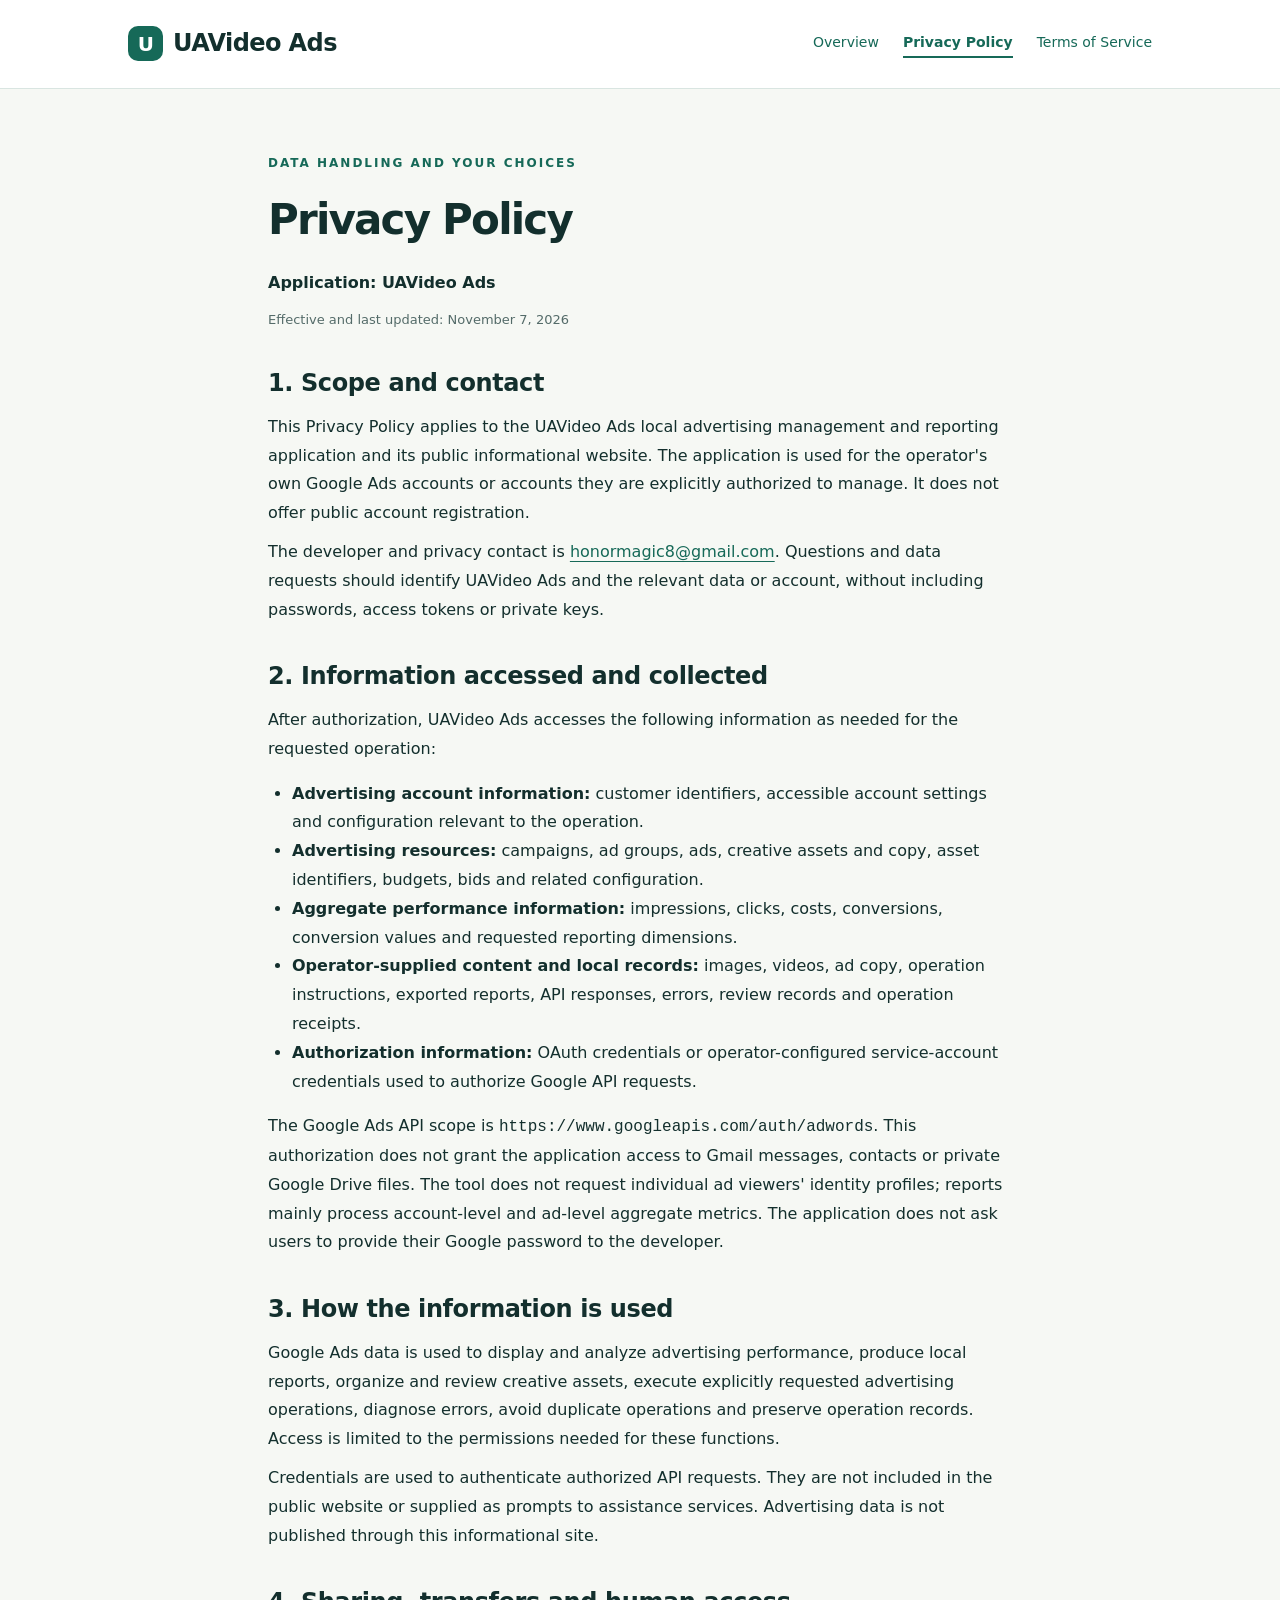
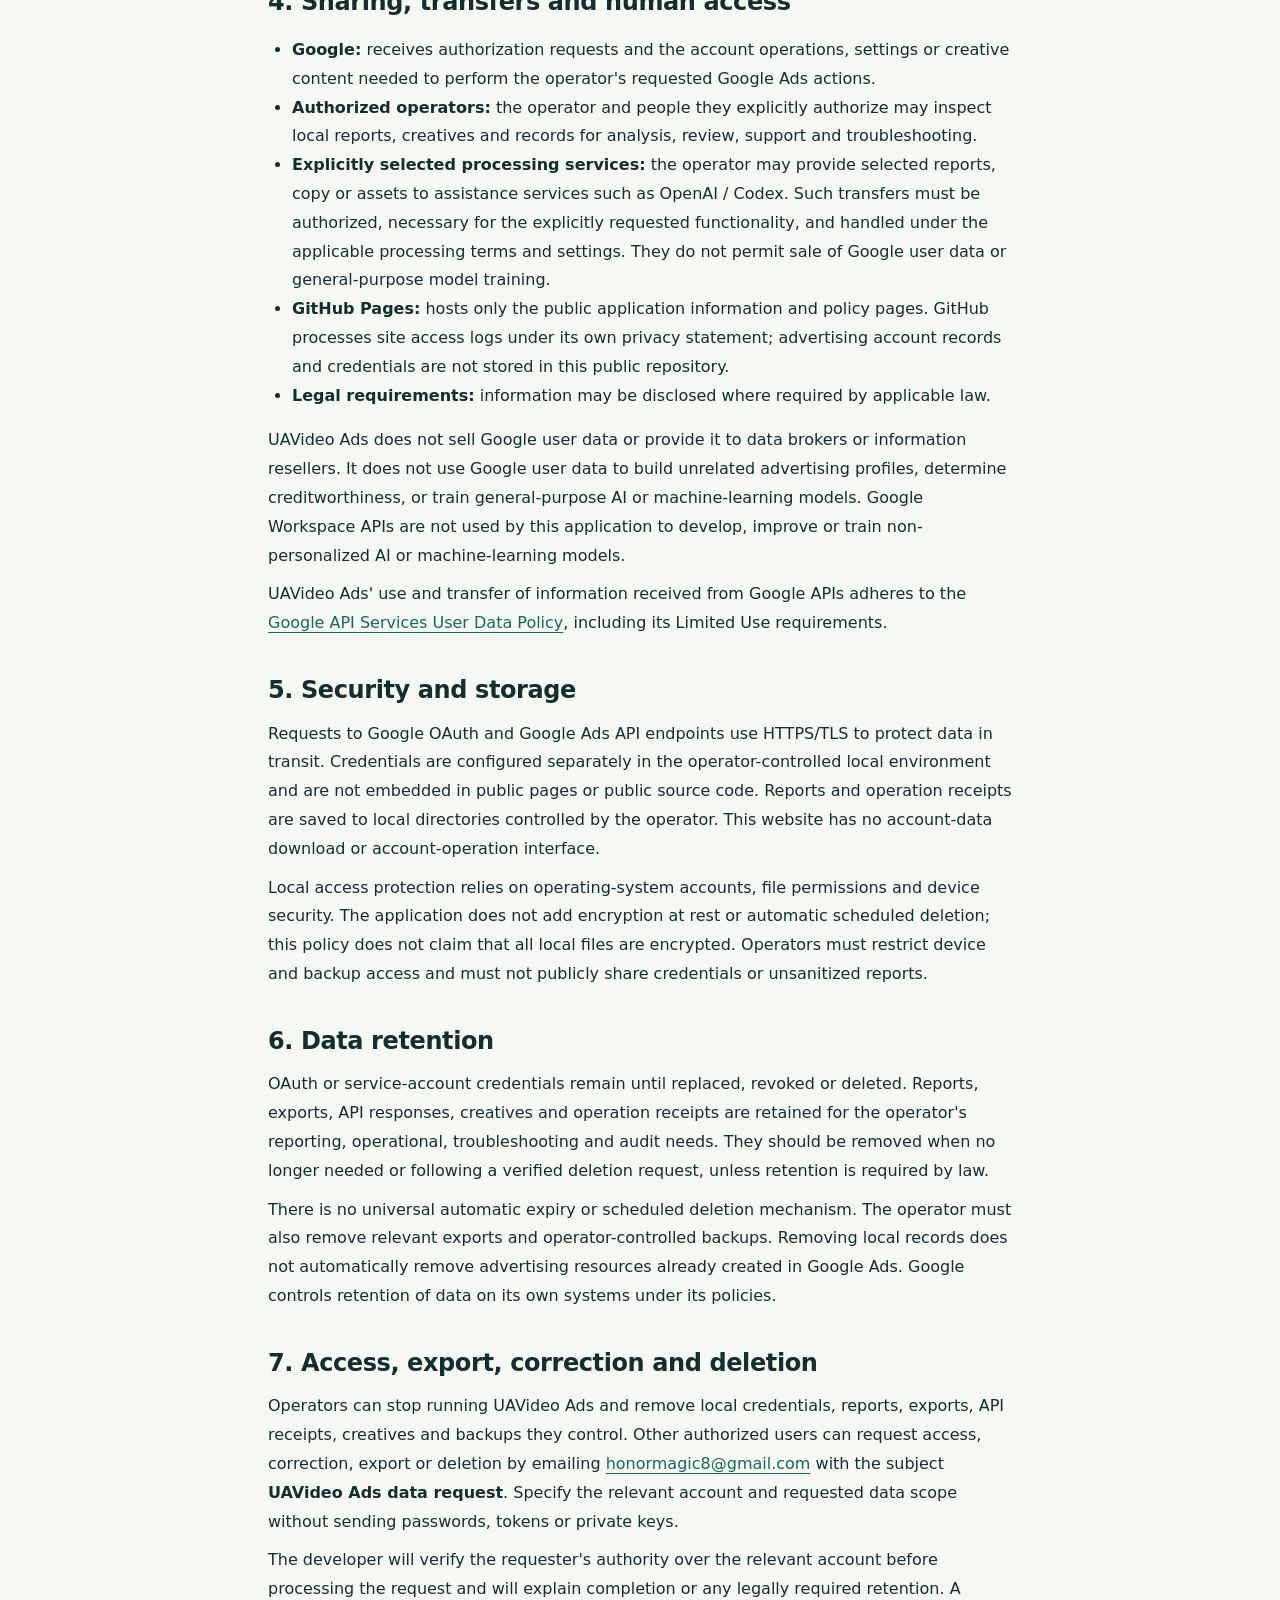
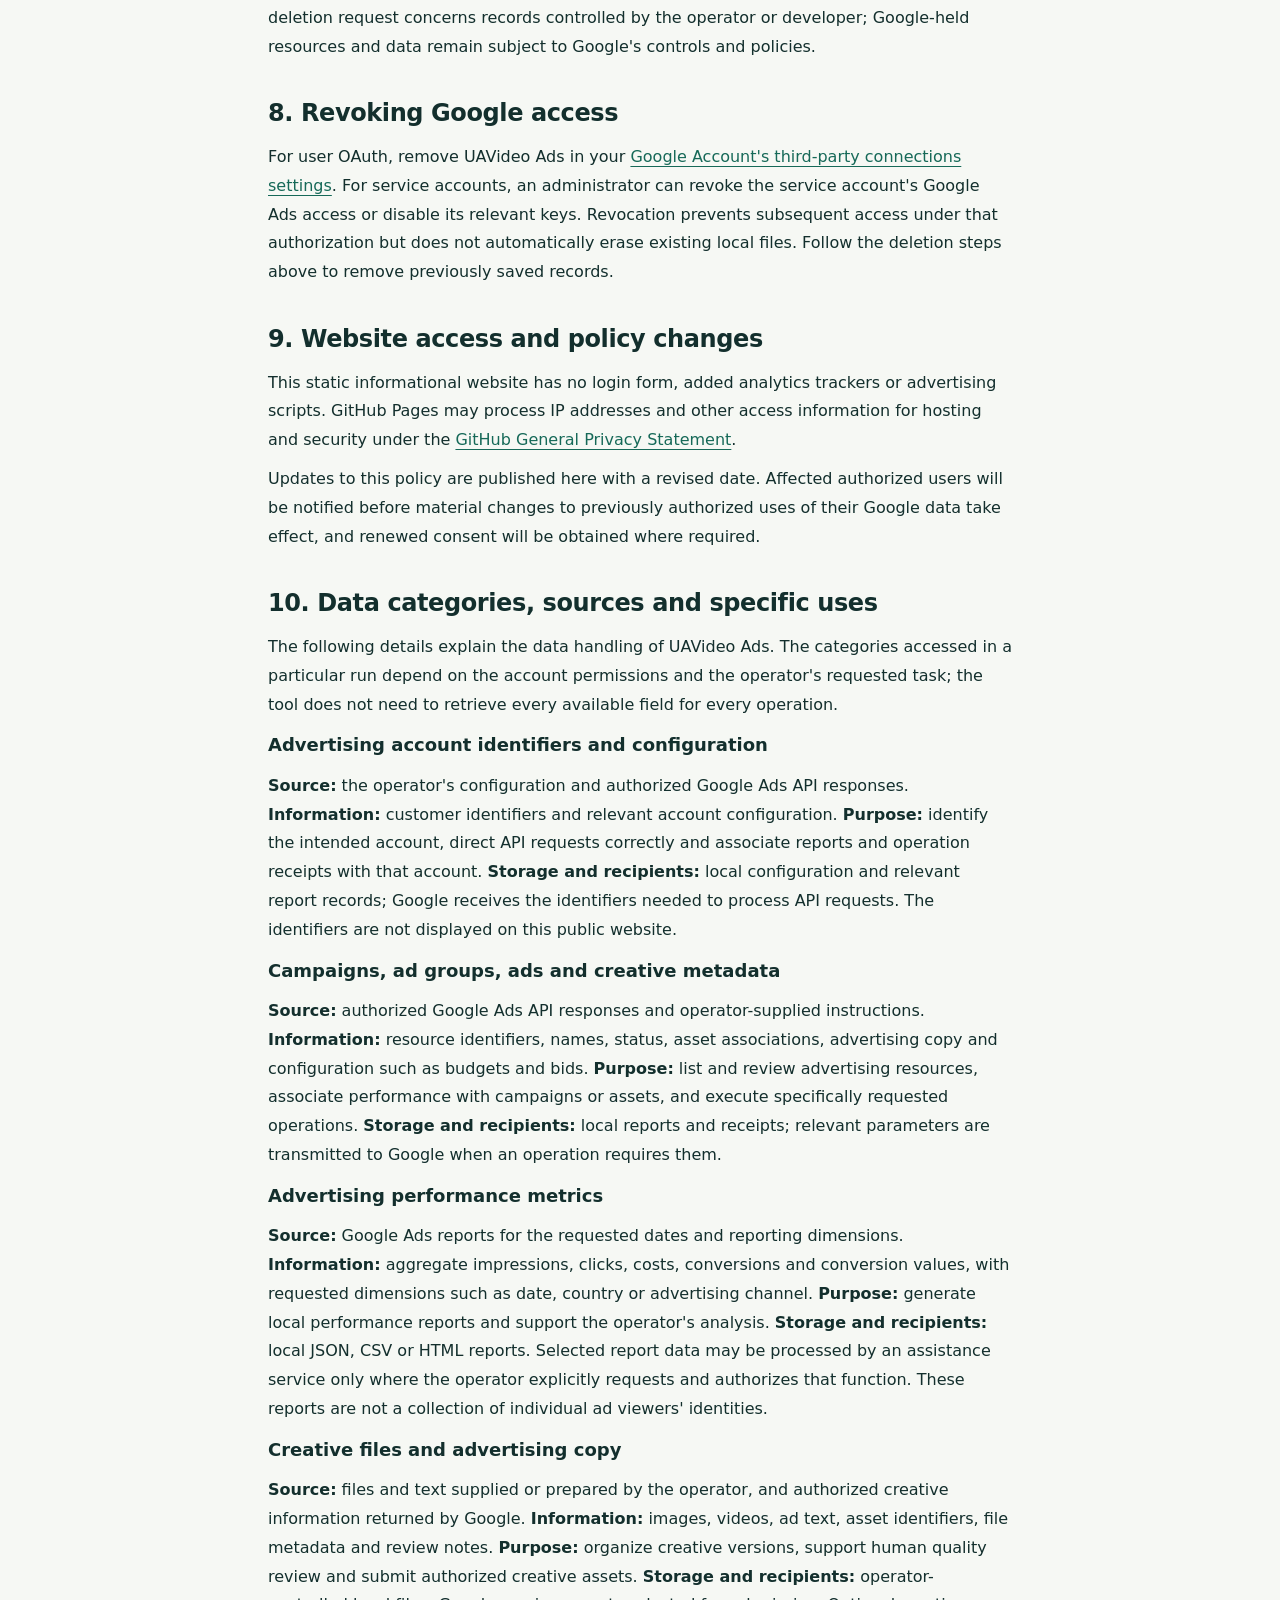
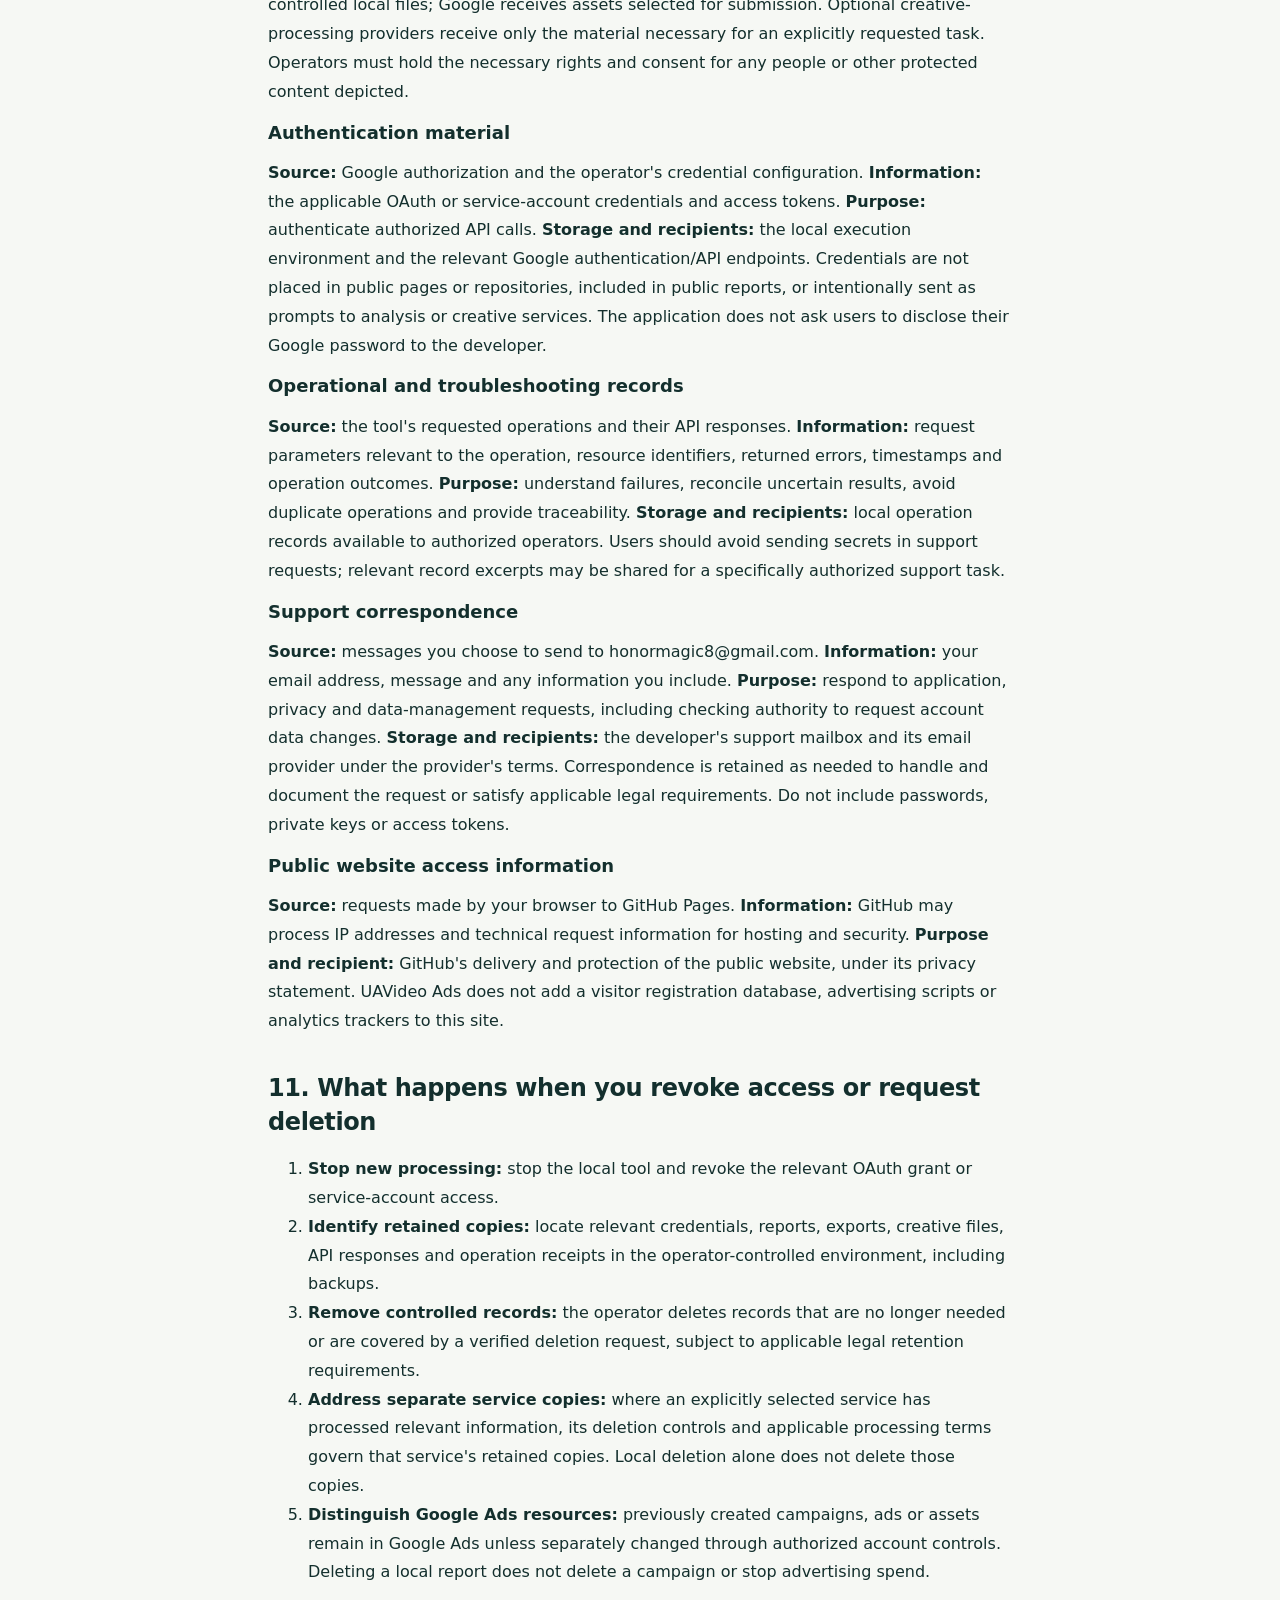
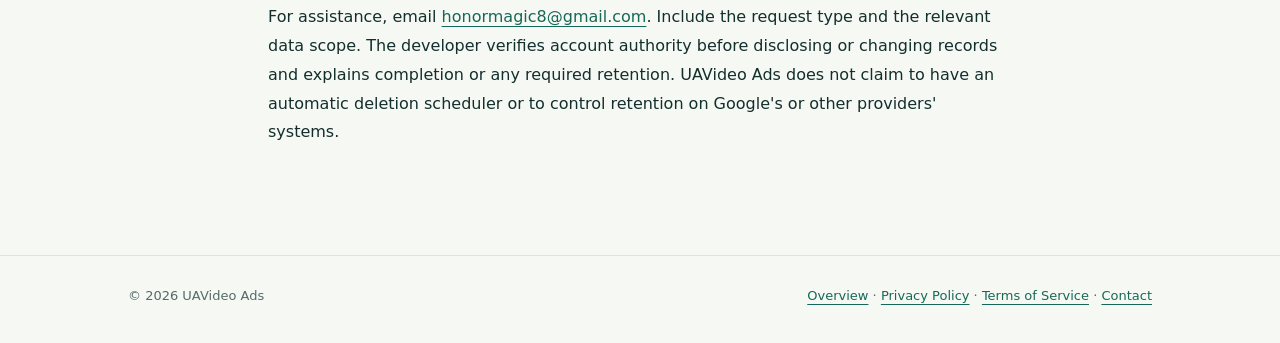
==== commit 6b1234f4: "Publish English-only application overview, privacy policy and terms" ====
--- a/privacy.html
+++ b/privacy.html
@@ -25,6 +25,20 @@
 <section><h2>8. Revoking Google access</h2><p>For user OAuth, remove UAVideo Ads in your <a href="https://myaccount.google.com/connections">Google Account's third-party connections settings</a>. For service accounts, an administrator can revoke the service account's Google Ads access or disable its relevant keys. Revocation prevents subsequent access under that authorization but does not automatically erase existing local files. Follow the deletion steps above to remove previously saved records.</p></section>
 <section><h2>9. Website access and policy changes</h2><p>This static informational website has no login form, added analytics trackers or advertising scripts. GitHub Pages may process IP addresses and other access information for hosting and security under the <a href="https://docs.github.com/en/site-policy/privacy-policies/github-general-privacy-statement">GitHub General Privacy Statement</a>.</p><p>Updates to this policy are published here with a revised date. Affected authorized users will be notified before material changes to previously authorized uses of their Google data take effect, and renewed consent will be obtained where required.</p></section>
 
+
+<section id="category-disclosures"><h2>10. Data categories, sources and specific uses</h2>
+<p>The following details explain the data handling of UAVideo Ads. The categories accessed in a particular run depend on the account permissions and the operator's requested task; the tool does not need to retrieve every available field for every operation.</p>
+<h3>Advertising account identifiers and configuration</h3><p><strong>Source:</strong> the operator's configuration and authorized Google Ads API responses. <strong>Information:</strong> customer identifiers and relevant account configuration. <strong>Purpose:</strong> identify the intended account, direct API requests correctly and associate reports and operation receipts with that account. <strong>Storage and recipients:</strong> local configuration and relevant report records; Google receives the identifiers needed to process API requests. The identifiers are not displayed on this public website.</p>
+<h3>Campaigns, ad groups, ads and creative metadata</h3><p><strong>Source:</strong> authorized Google Ads API responses and operator-supplied instructions. <strong>Information:</strong> resource identifiers, names, status, asset associations, advertising copy and configuration such as budgets and bids. <strong>Purpose:</strong> list and review advertising resources, associate performance with campaigns or assets, and execute specifically requested operations. <strong>Storage and recipients:</strong> local reports and receipts; relevant parameters are transmitted to Google when an operation requires them.</p>
+<h3>Advertising performance metrics</h3><p><strong>Source:</strong> Google Ads reports for the requested dates and reporting dimensions. <strong>Information:</strong> aggregate impressions, clicks, costs, conversions and conversion values, with requested dimensions such as date, country or advertising channel. <strong>Purpose:</strong> generate local performance reports and support the operator's analysis. <strong>Storage and recipients:</strong> local JSON, CSV or HTML reports. Selected report data may be processed by an assistance service only where the operator explicitly requests and authorizes that function. These reports are not a collection of individual ad viewers' identities.</p>
+<h3>Creative files and advertising copy</h3><p><strong>Source:</strong> files and text supplied or prepared by the operator, and authorized creative information returned by Google. <strong>Information:</strong> images, videos, ad text, asset identifiers, file metadata and review notes. <strong>Purpose:</strong> organize creative versions, support human quality review and submit authorized creative assets. <strong>Storage and recipients:</strong> operator-controlled local files; Google receives assets selected for submission. Optional creative-processing providers receive only the material necessary for an explicitly requested task. Operators must hold the necessary rights and consent for any people or other protected content depicted.</p>
+<h3>Authentication material</h3><p><strong>Source:</strong> Google authorization and the operator's credential configuration. <strong>Information:</strong> the applicable OAuth or service-account credentials and access tokens. <strong>Purpose:</strong> authenticate authorized API calls. <strong>Storage and recipients:</strong> the local execution environment and the relevant Google authentication/API endpoints. Credentials are not placed in public pages or repositories, included in public reports, or intentionally sent as prompts to analysis or creative services. The application does not ask users to disclose their Google password to the developer.</p>
+<h3>Operational and troubleshooting records</h3><p><strong>Source:</strong> the tool's requested operations and their API responses. <strong>Information:</strong> request parameters relevant to the operation, resource identifiers, returned errors, timestamps and operation outcomes. <strong>Purpose:</strong> understand failures, reconcile uncertain results, avoid duplicate operations and provide traceability. <strong>Storage and recipients:</strong> local operation records available to authorized operators. Users should avoid sending secrets in support requests; relevant record excerpts may be shared for a specifically authorized support task.</p>
+<h3>Support correspondence</h3><p><strong>Source:</strong> messages you choose to send to honormagic8@gmail.com. <strong>Information:</strong> your email address, message and any information you include. <strong>Purpose:</strong> respond to application, privacy and data-management requests, including checking authority to request account data changes. <strong>Storage and recipients:</strong> the developer's support mailbox and its email provider under the provider's terms. Correspondence is retained as needed to handle and document the request or satisfy applicable legal requirements. Do not include passwords, private keys or access tokens.</p>
+<h3>Public website access information</h3><p><strong>Source:</strong> requests made by your browser to GitHub Pages. <strong>Information:</strong> GitHub may process IP addresses and technical request information for hosting and security. <strong>Purpose and recipient:</strong> GitHub's delivery and protection of the public website, under its privacy statement. UAVideo Ads does not add a visitor registration database, advertising scripts or analytics trackers to this site.</p>
+</section>
+<section id="deletion-details"><h2>11. What happens when you revoke access or request deletion</h2><ol><li><strong>Stop new processing:</strong> stop the local tool and revoke the relevant OAuth grant or service-account access.</li><li><strong>Identify retained copies:</strong> locate relevant credentials, reports, exports, creative files, API responses and operation receipts in the operator-controlled environment, including backups.</li><li><strong>Remove controlled records:</strong> the operator deletes records that are no longer needed or are covered by a verified deletion request, subject to applicable legal retention requirements.</li><li><strong>Address separate service copies:</strong> where an explicitly selected service has processed relevant information, its deletion controls and applicable processing terms govern that service's retained copies. Local deletion alone does not delete those copies.</li><li><strong>Distinguish Google Ads resources:</strong> previously created campaigns, ads or assets remain in Google Ads unless separately changed through authorized account controls. Deleting a local report does not delete a campaign or stop advertising spend.</li></ol><p>For assistance, email <a href="mailto:honormagic8@gmail.com?subject=UAVideo%20Ads%20data%20request">honormagic8@gmail.com</a>. Include the request type and the relevant data scope. The developer verifies account authority before disclosing or changing records and explains completion or any required retention. UAVideo Ads does not claim to have an automatic deletion scheduler or to control retention on Google's or other providers' systems.</p></section>
+
 </article></main>
 <footer><div class="wrap"><span>&copy; 2026 UAVideo Ads</span><span><a href="./">Overview</a> &middot; <a href="privacy.html">Privacy Policy</a> &middot; <a href="terms.html">Terms of Service</a> &middot; <a href="mailto:honormagic8@gmail.com">Contact</a></span></div></footer>
 </body></html>
